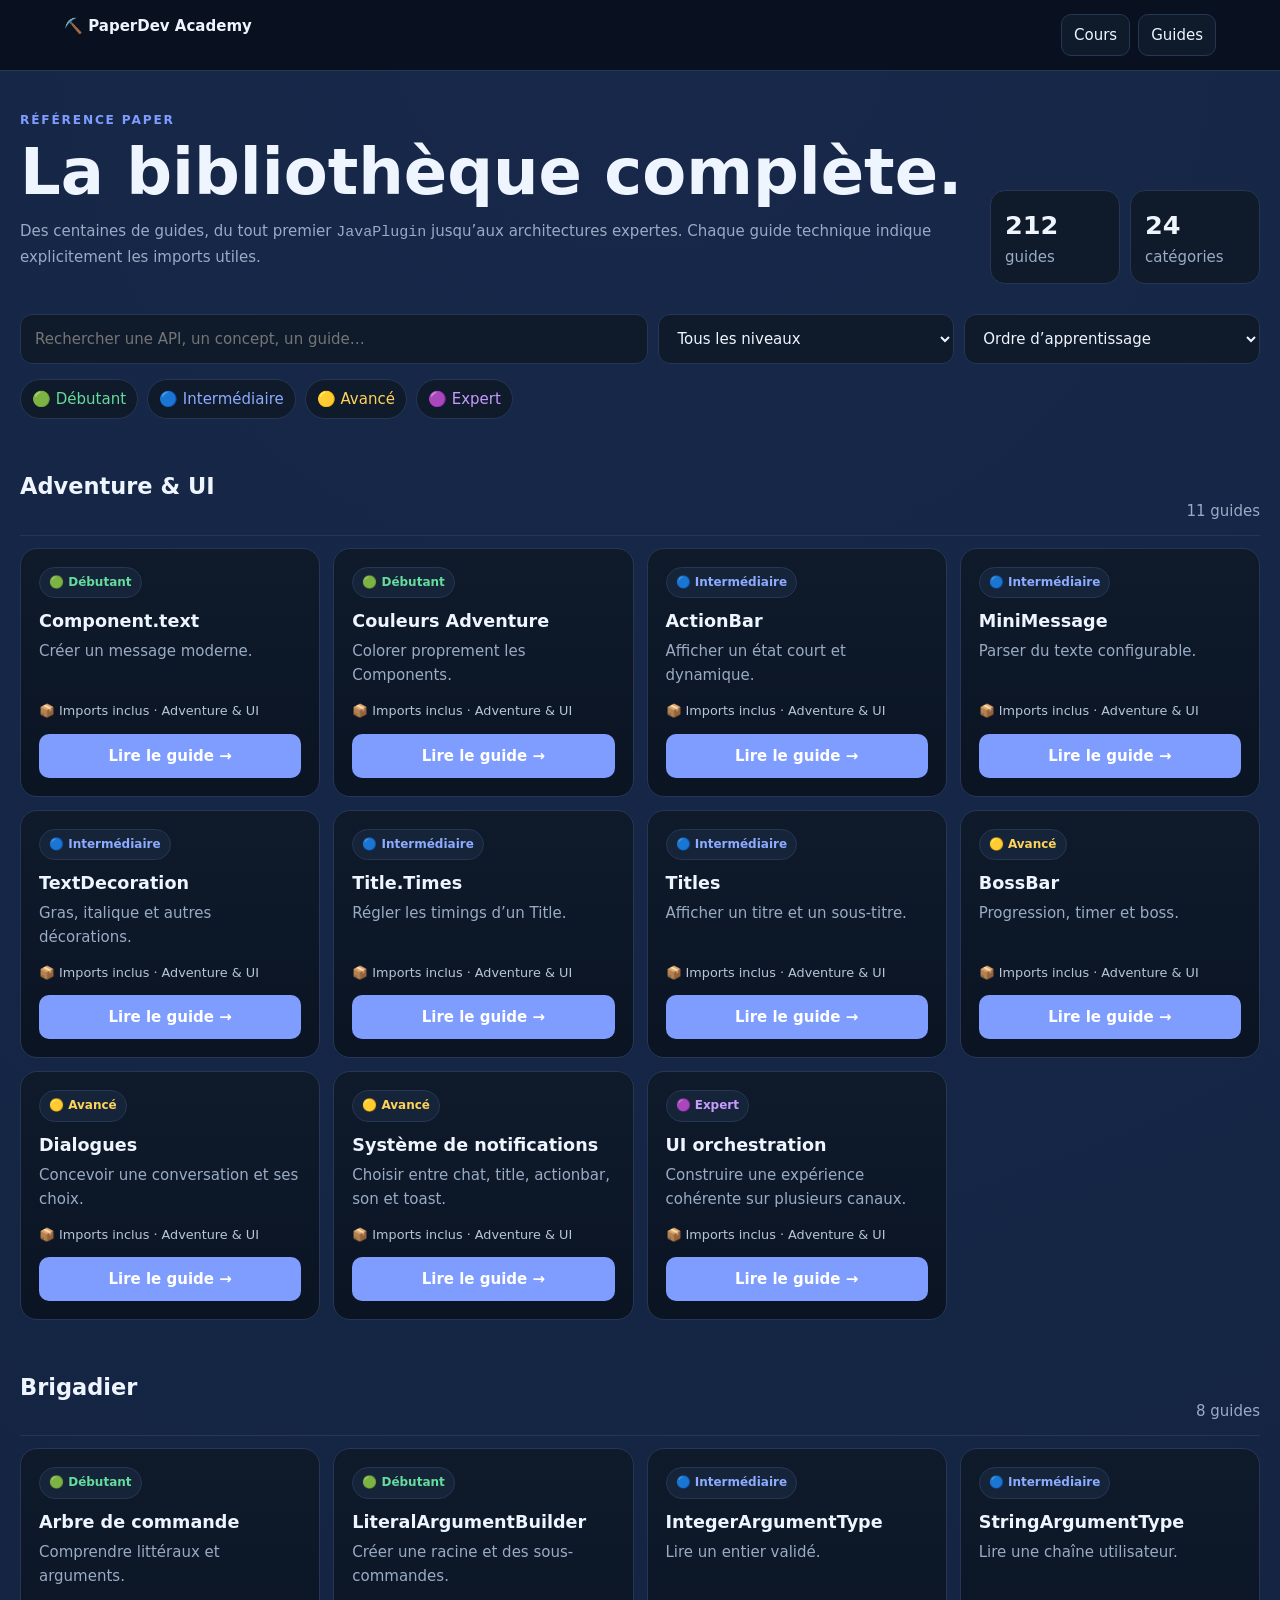
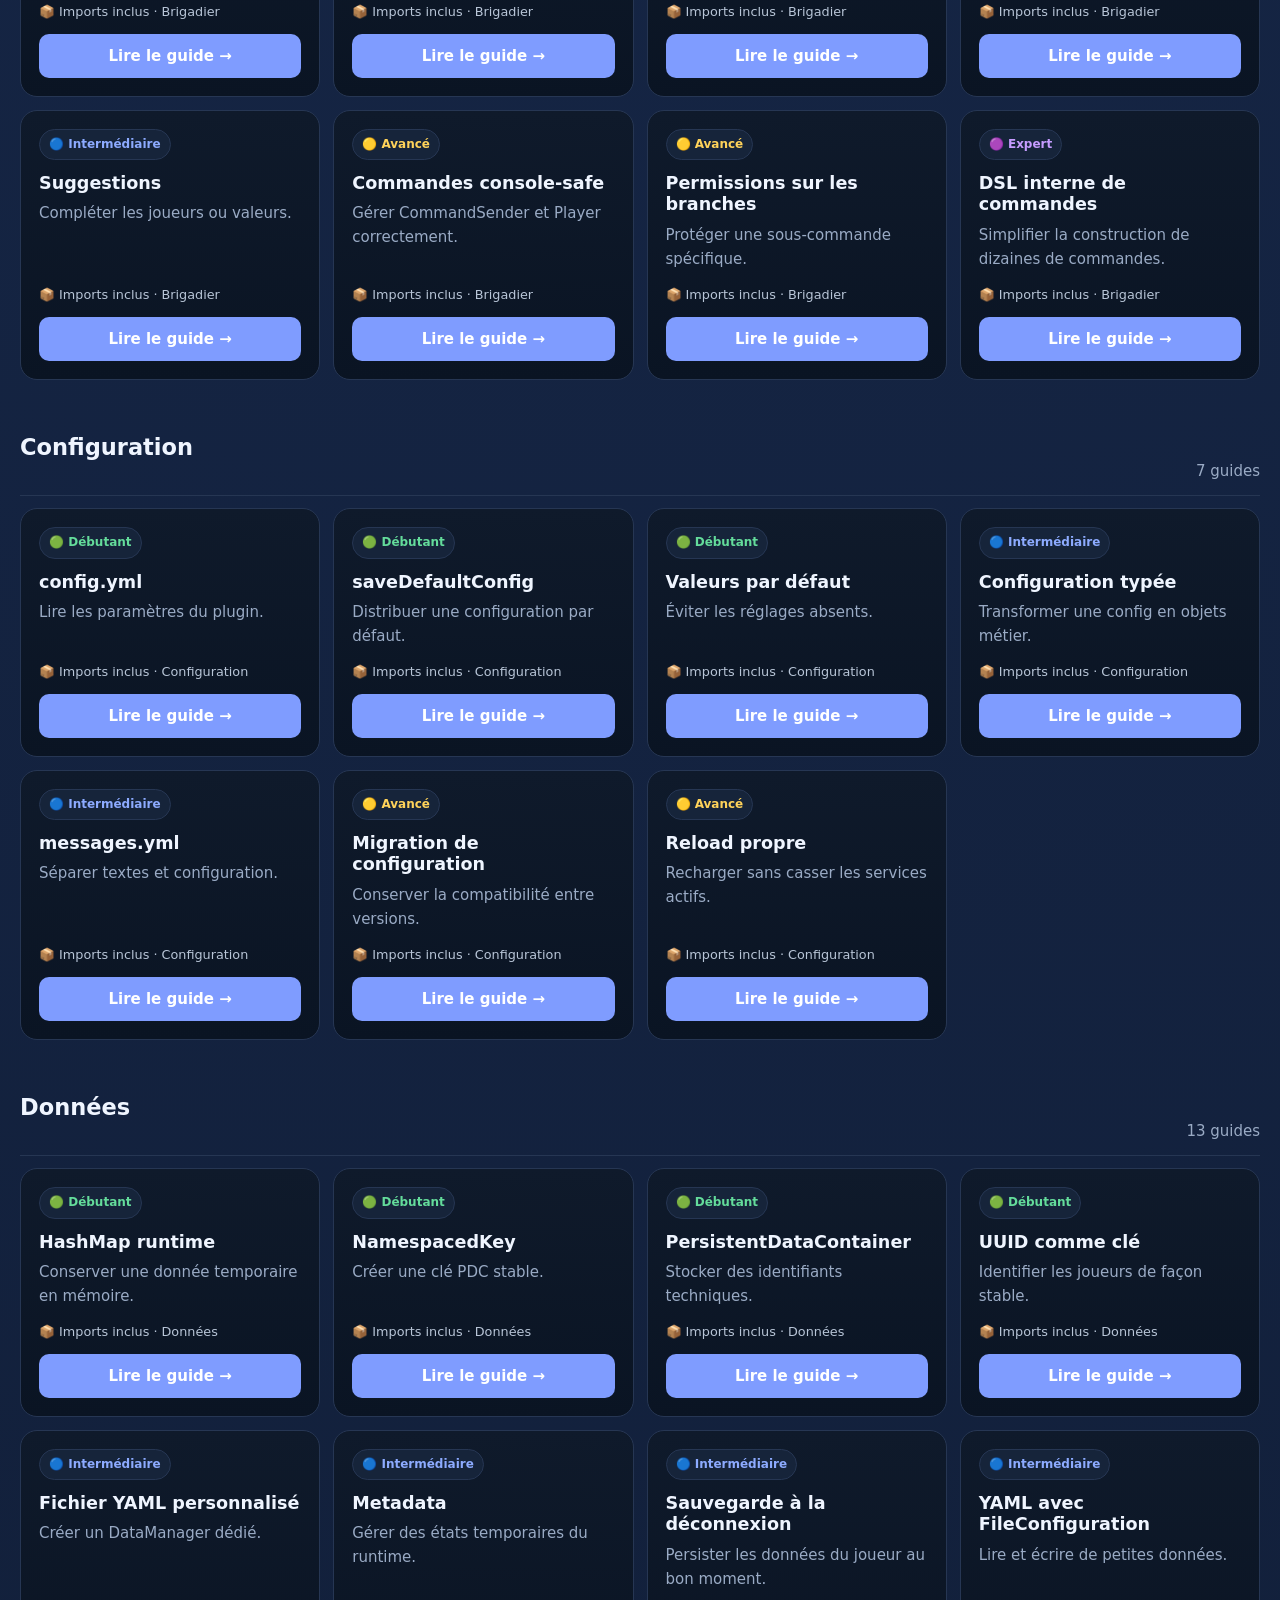
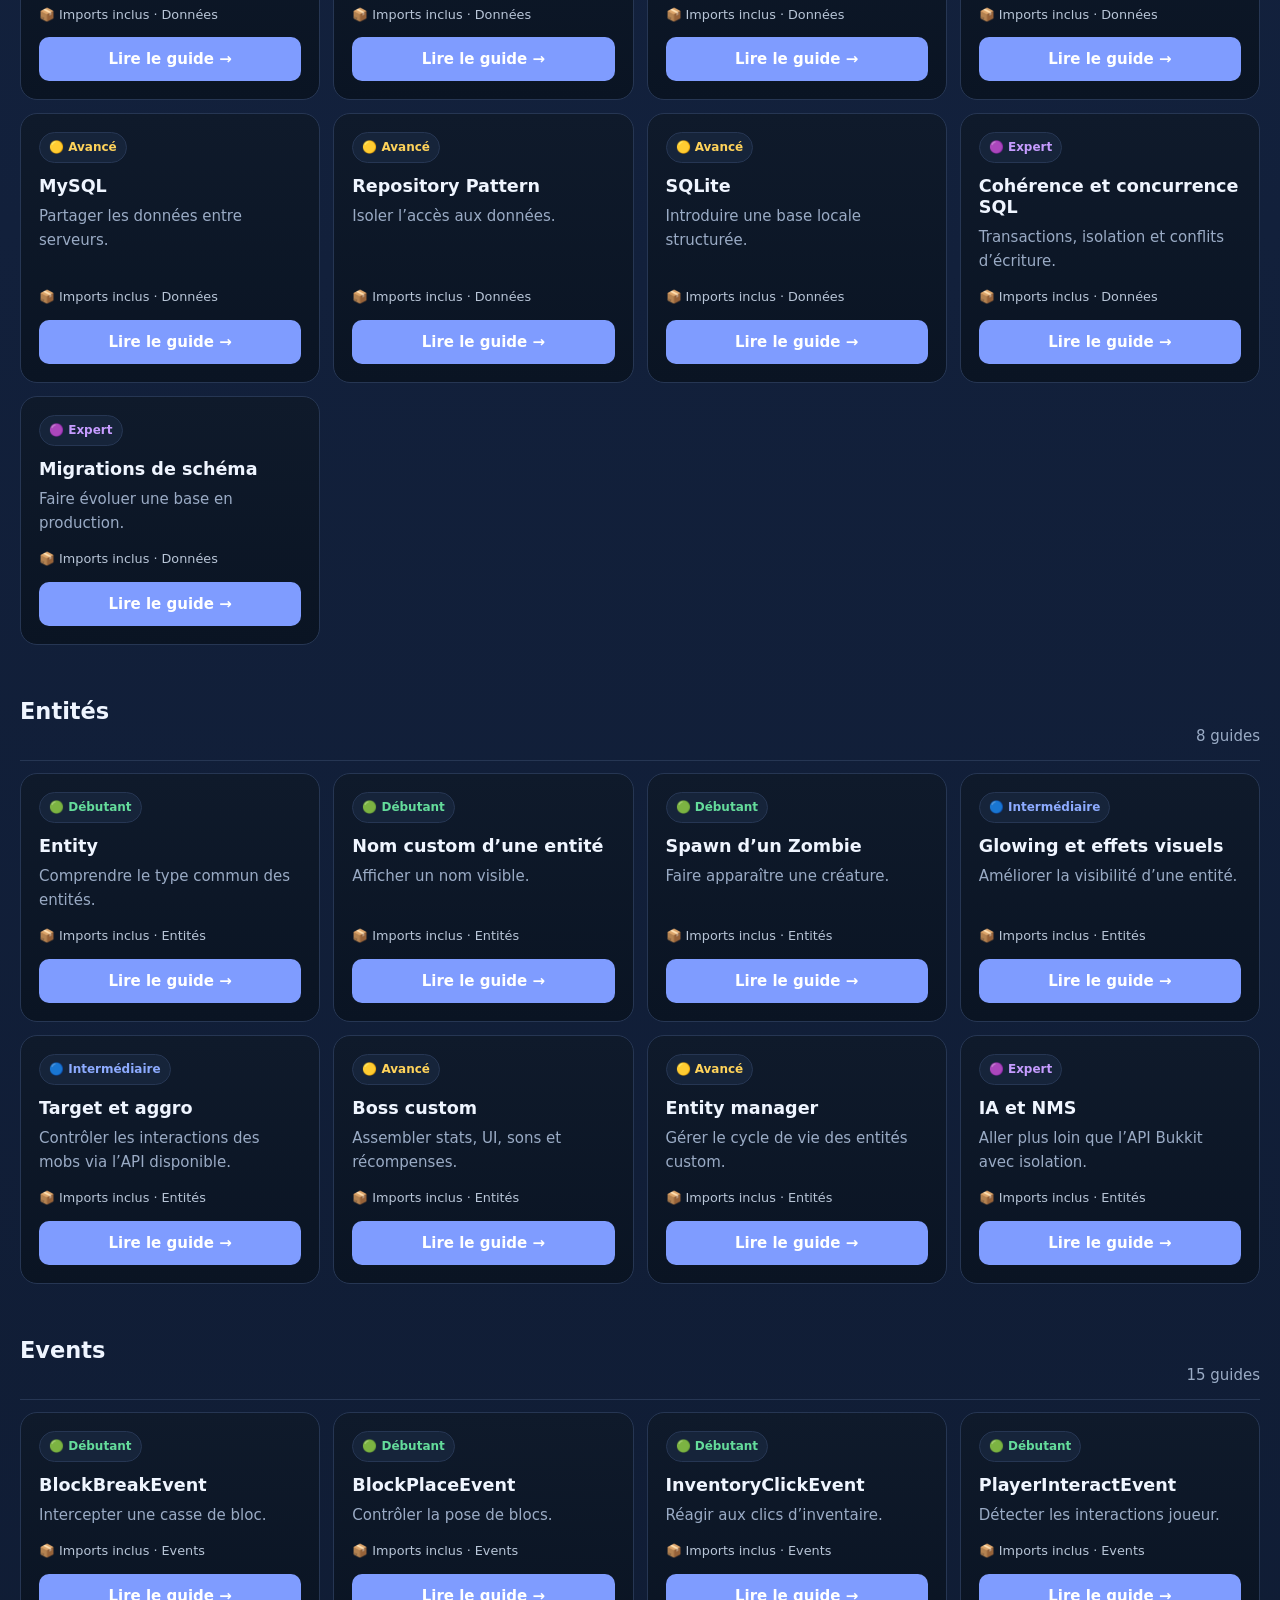
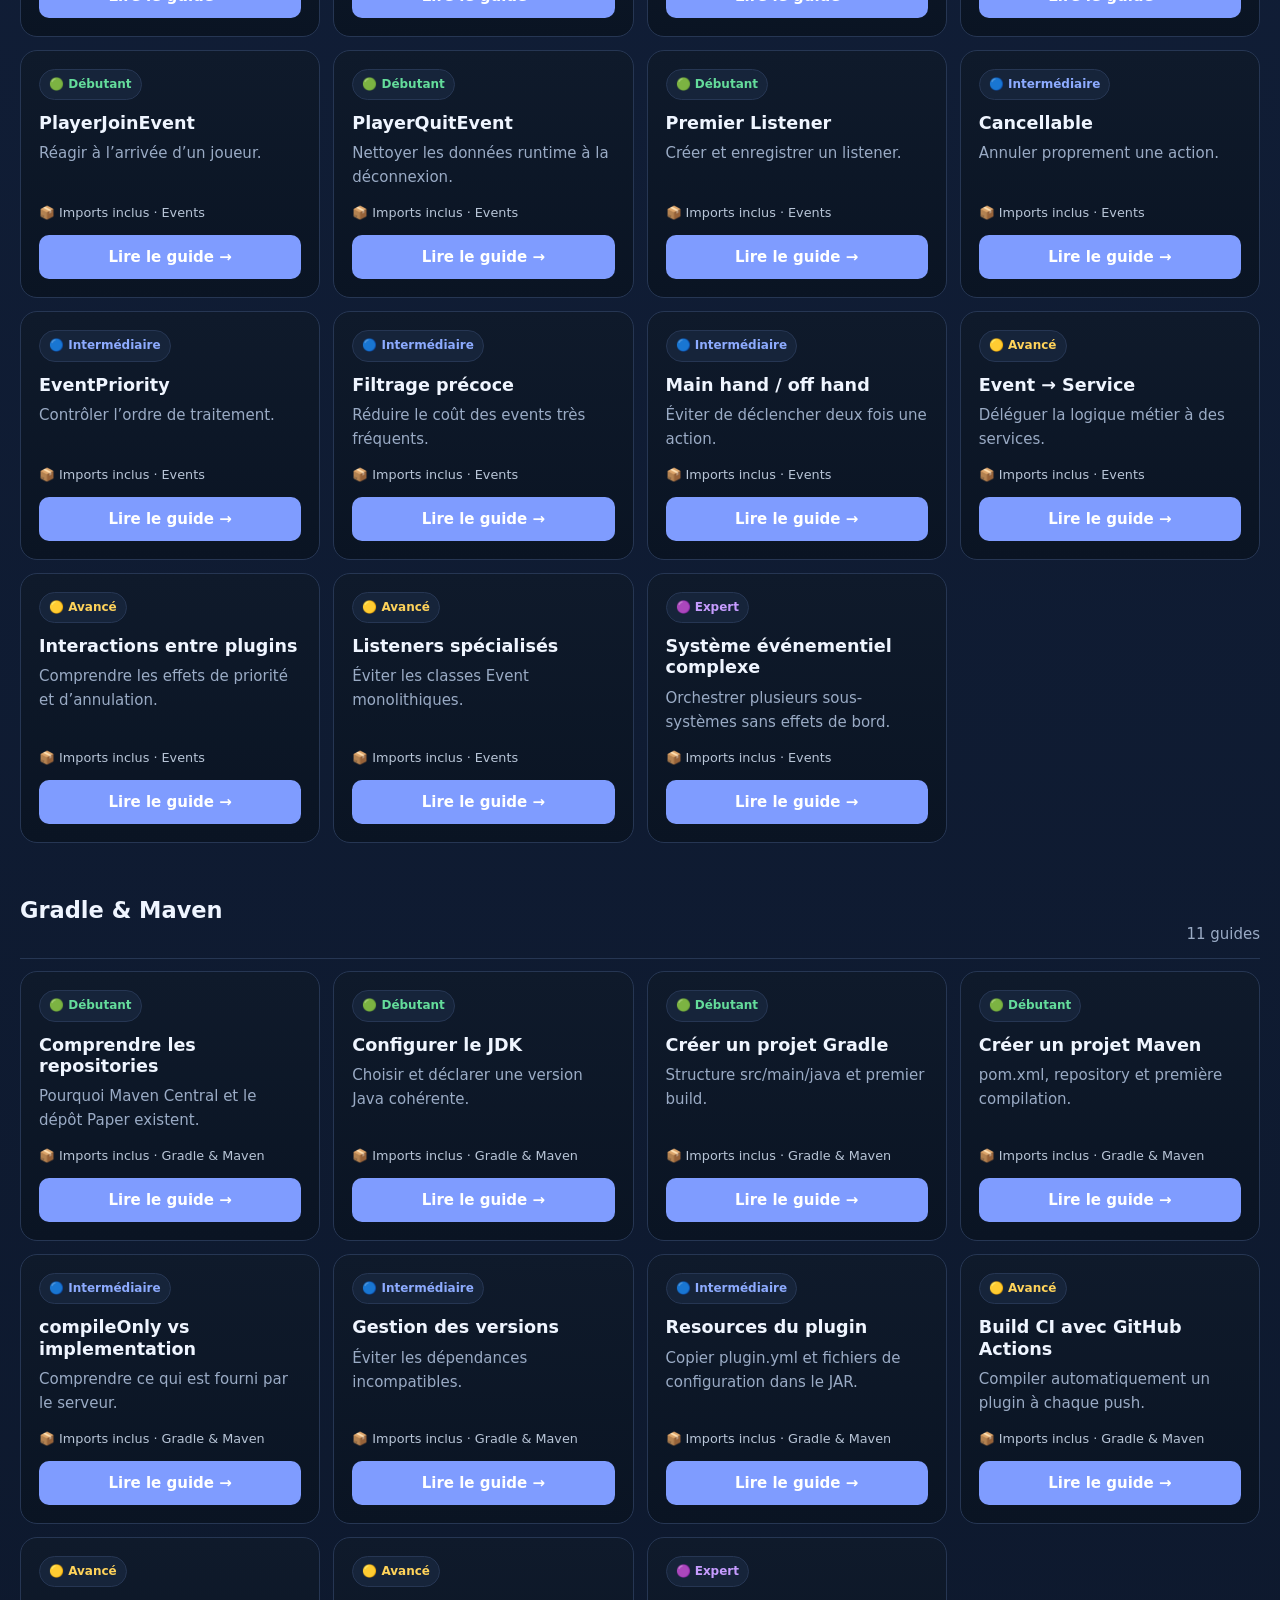
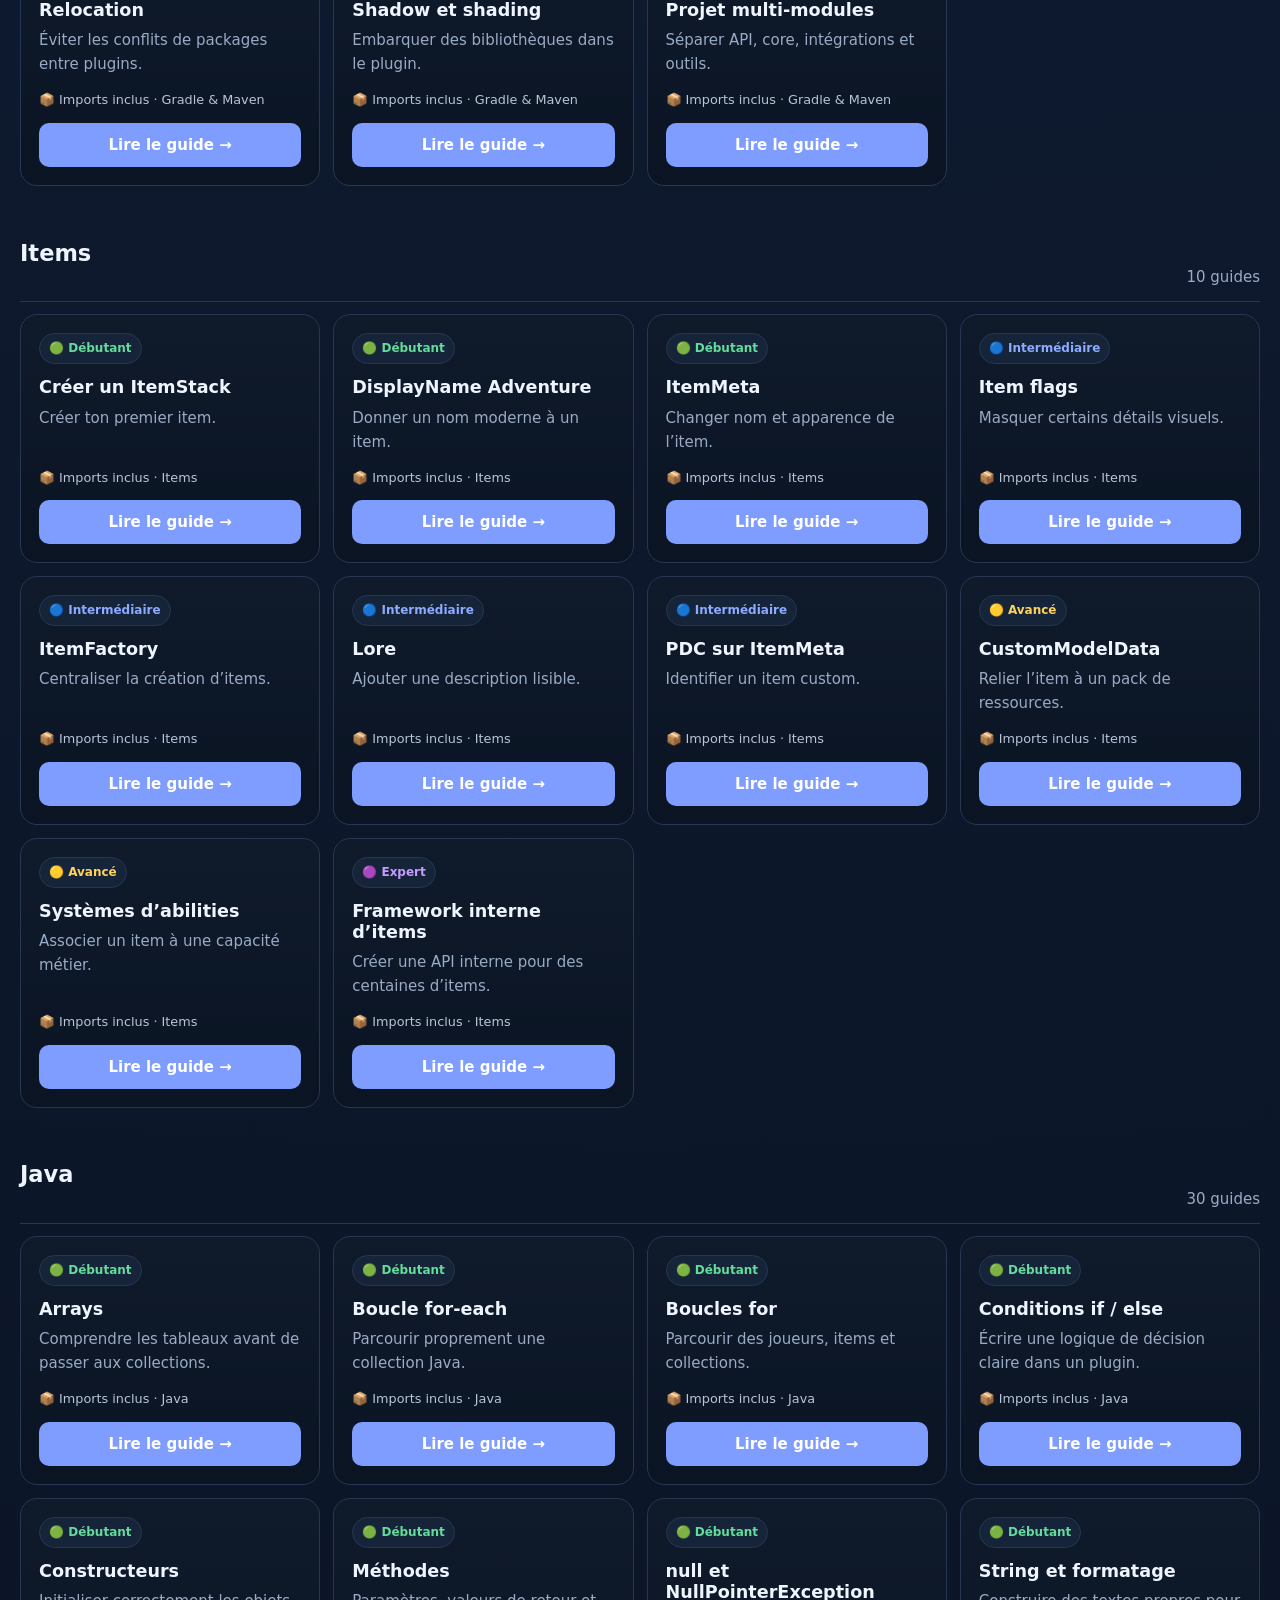
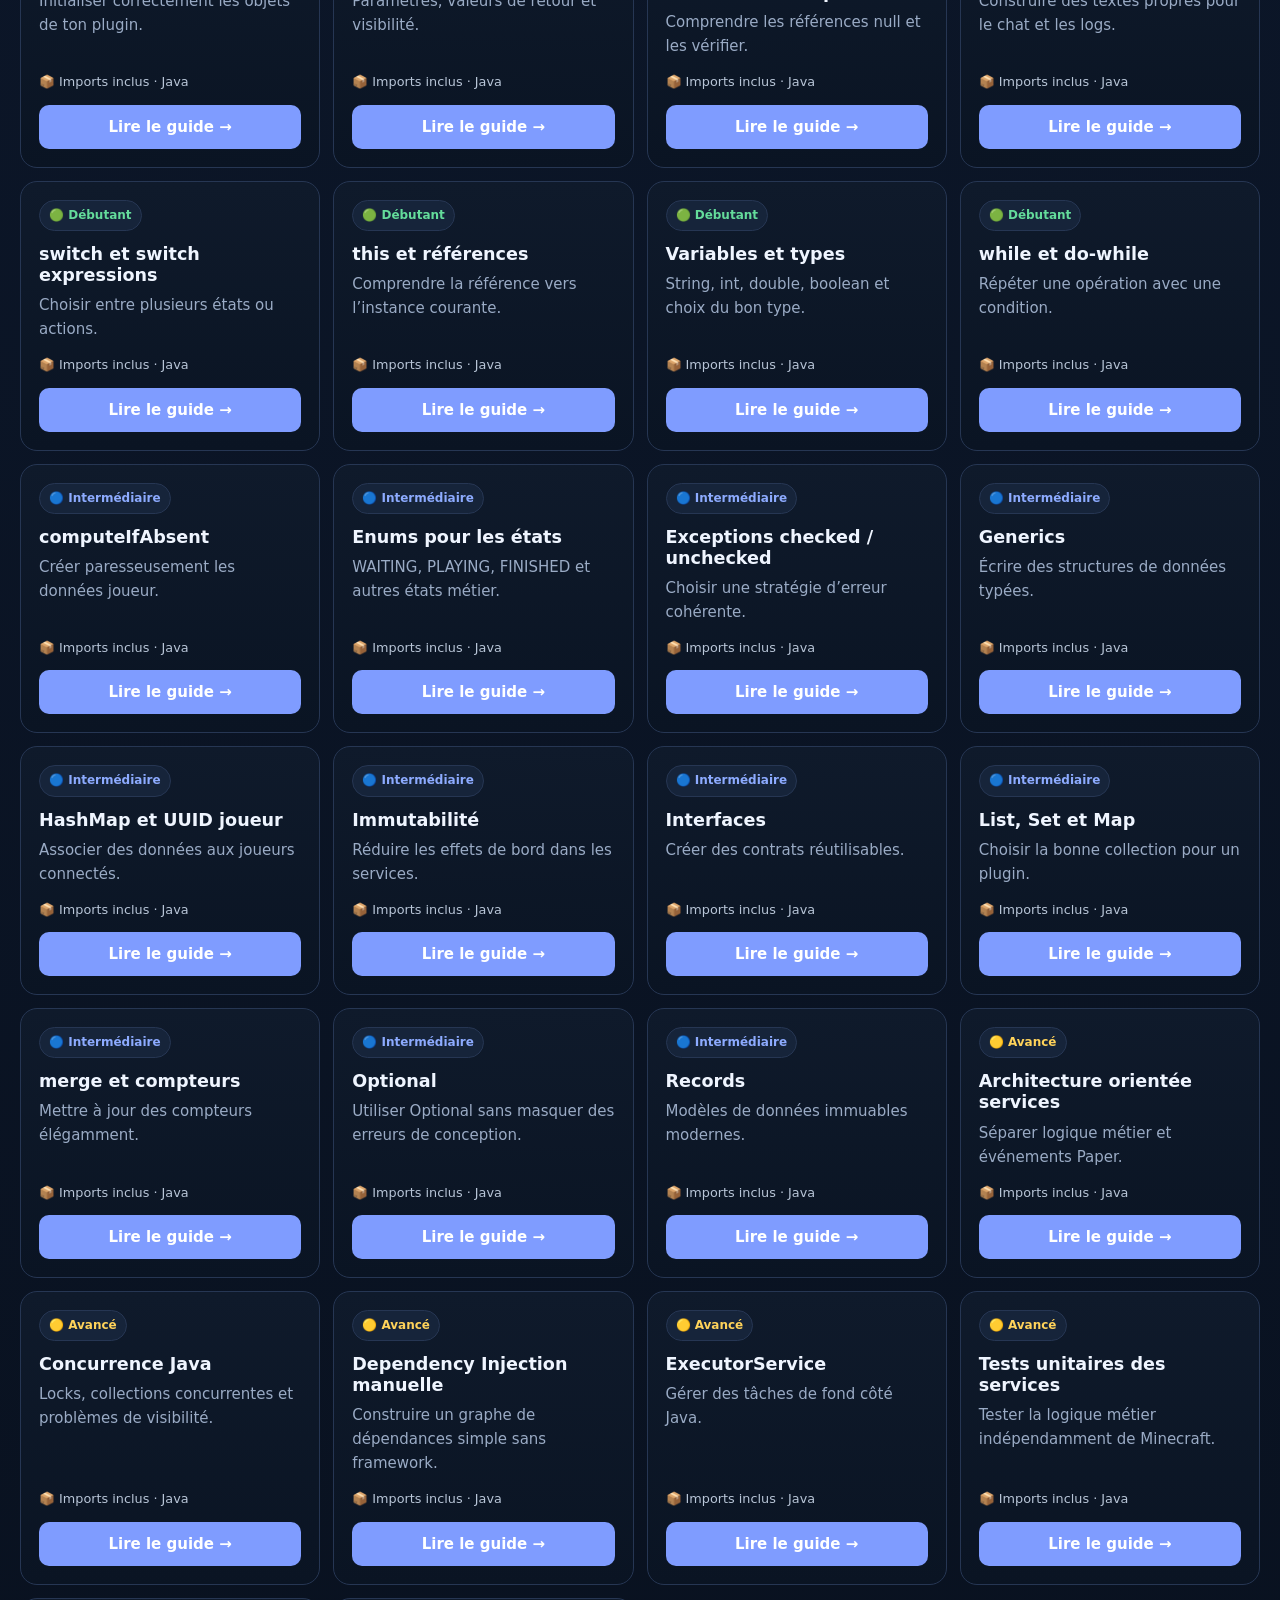
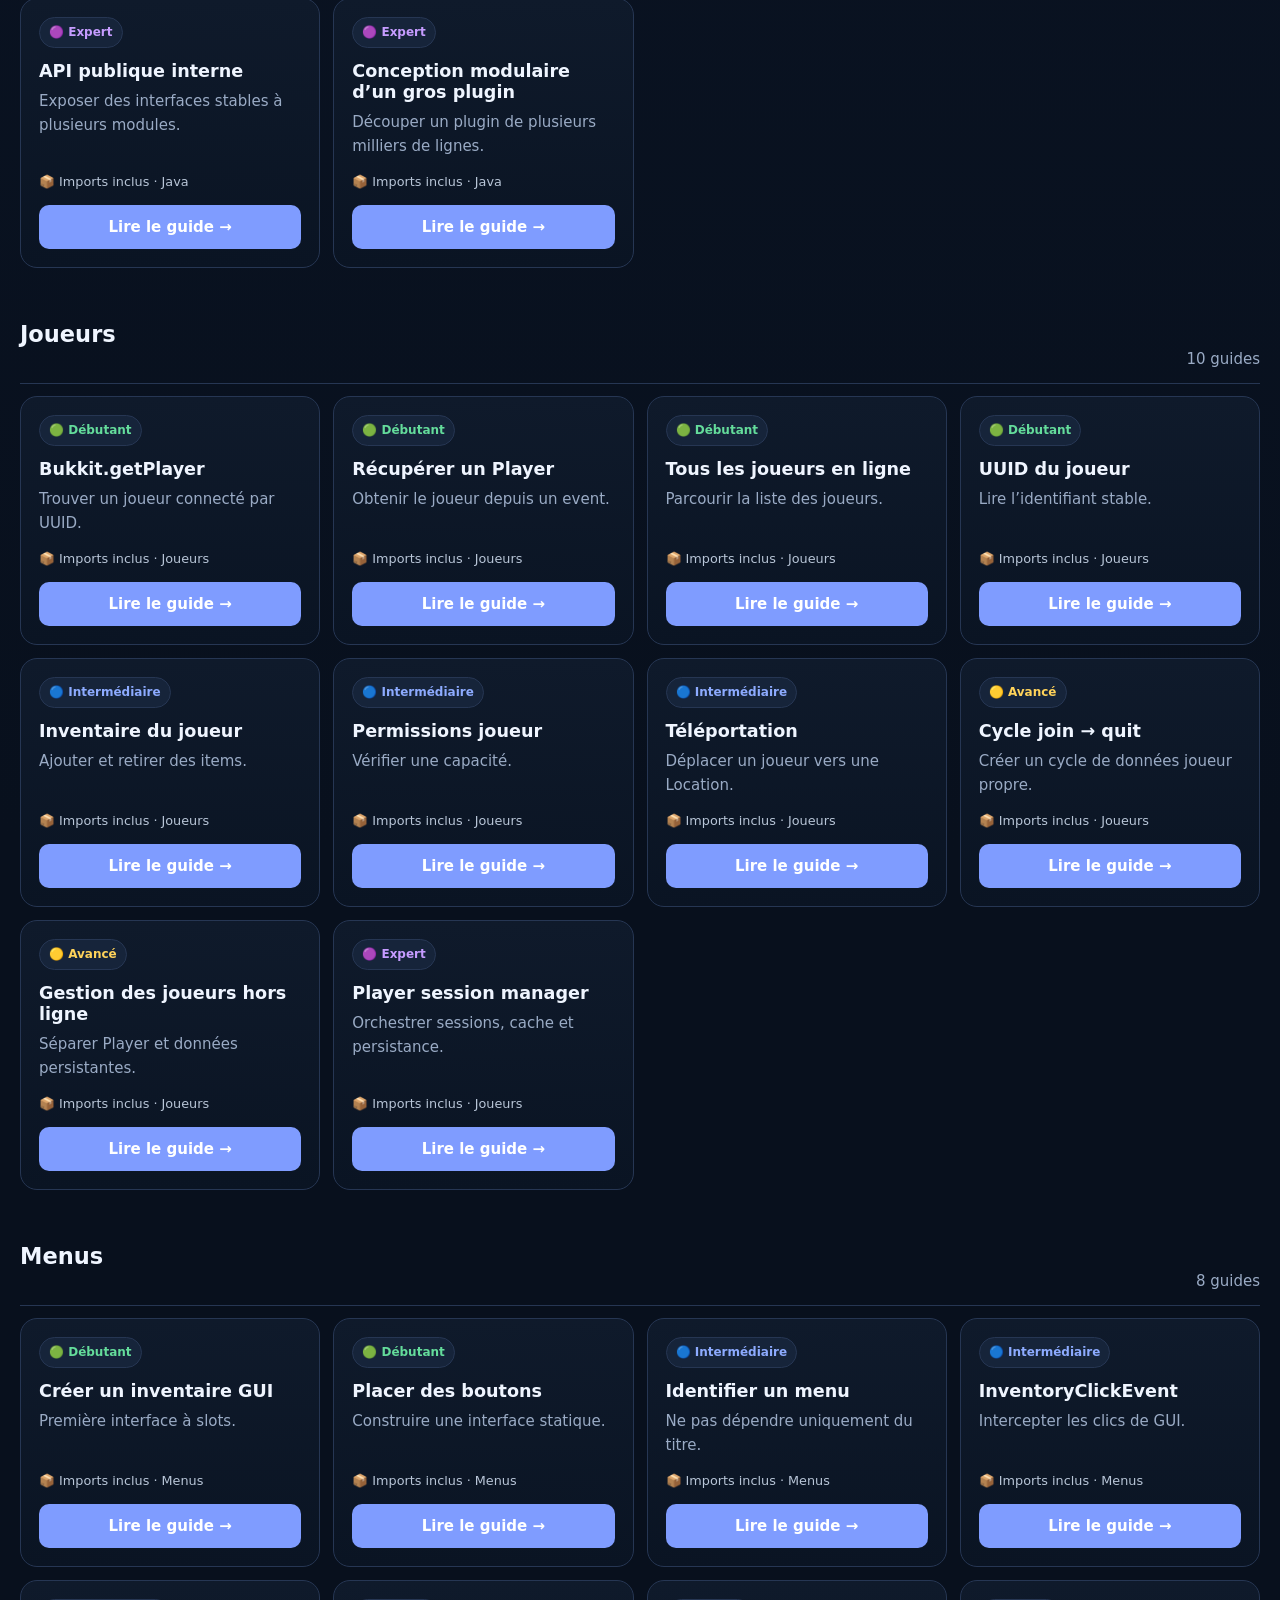
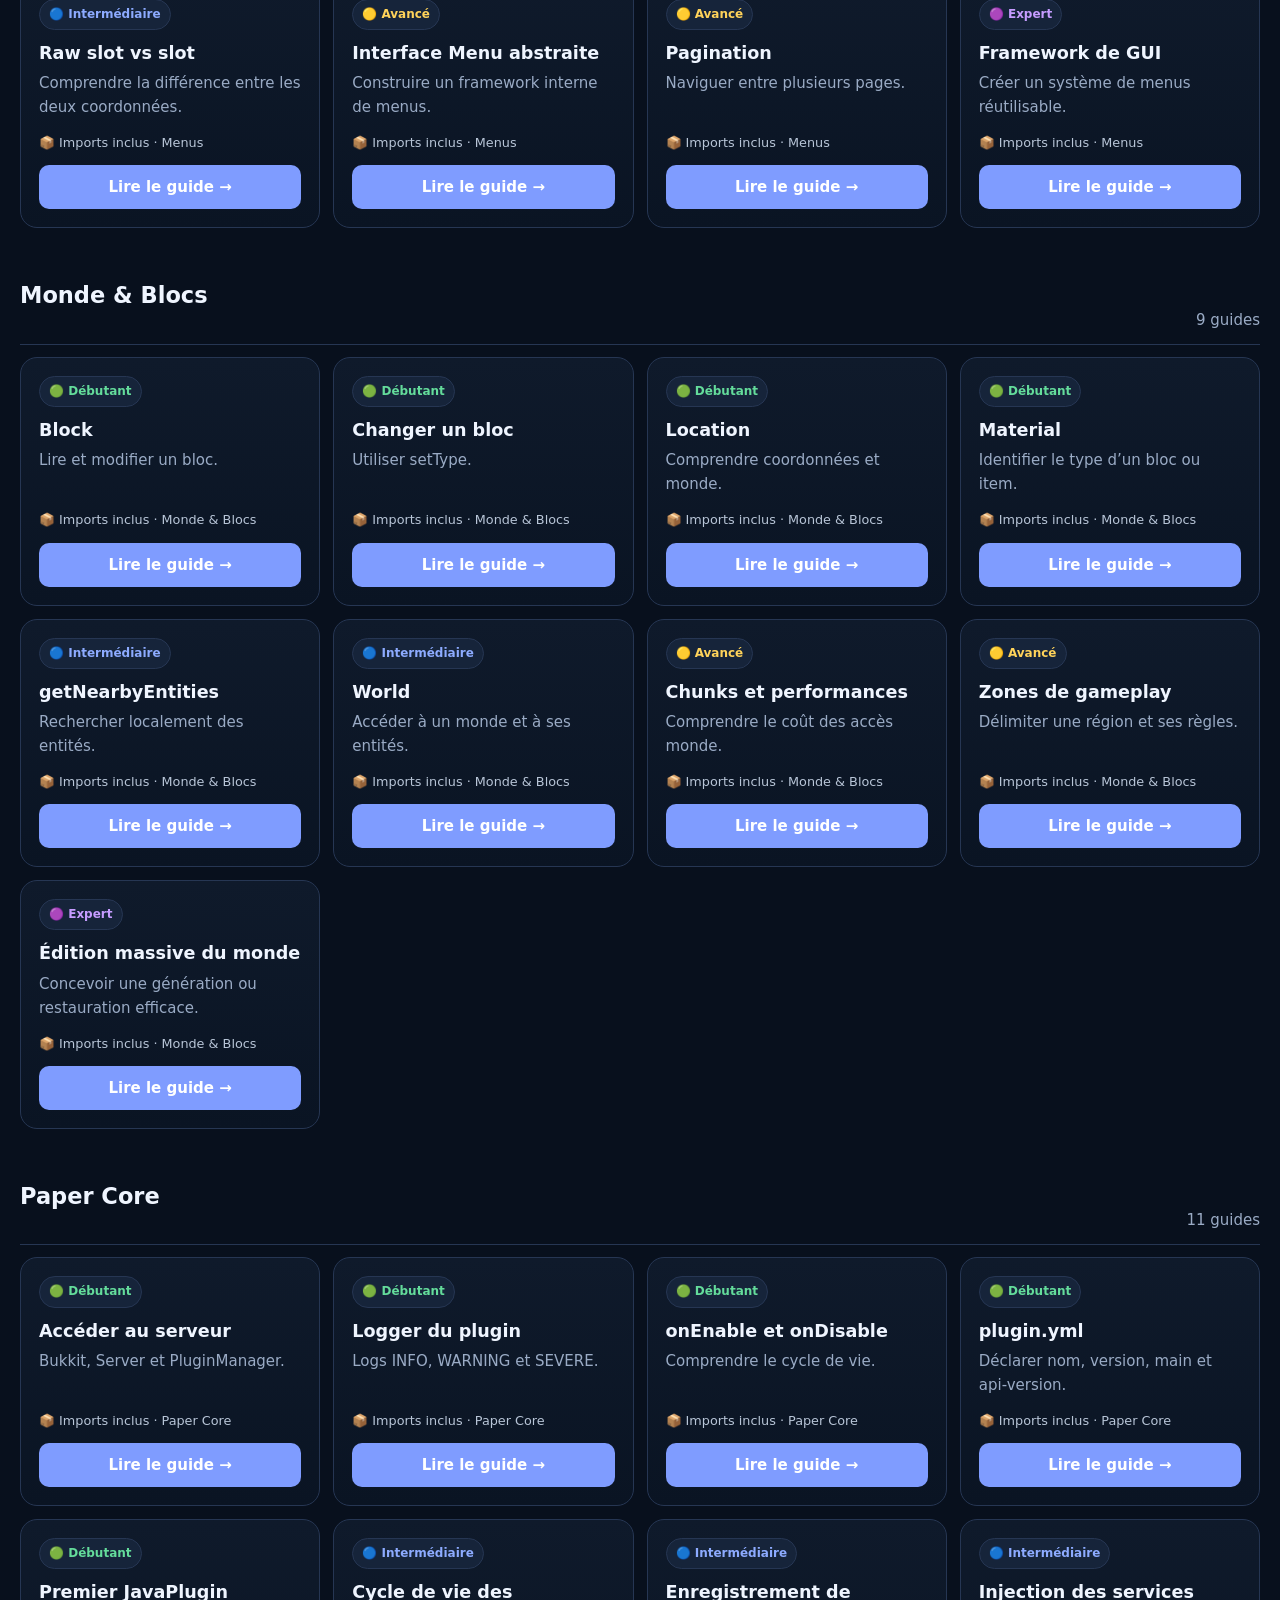
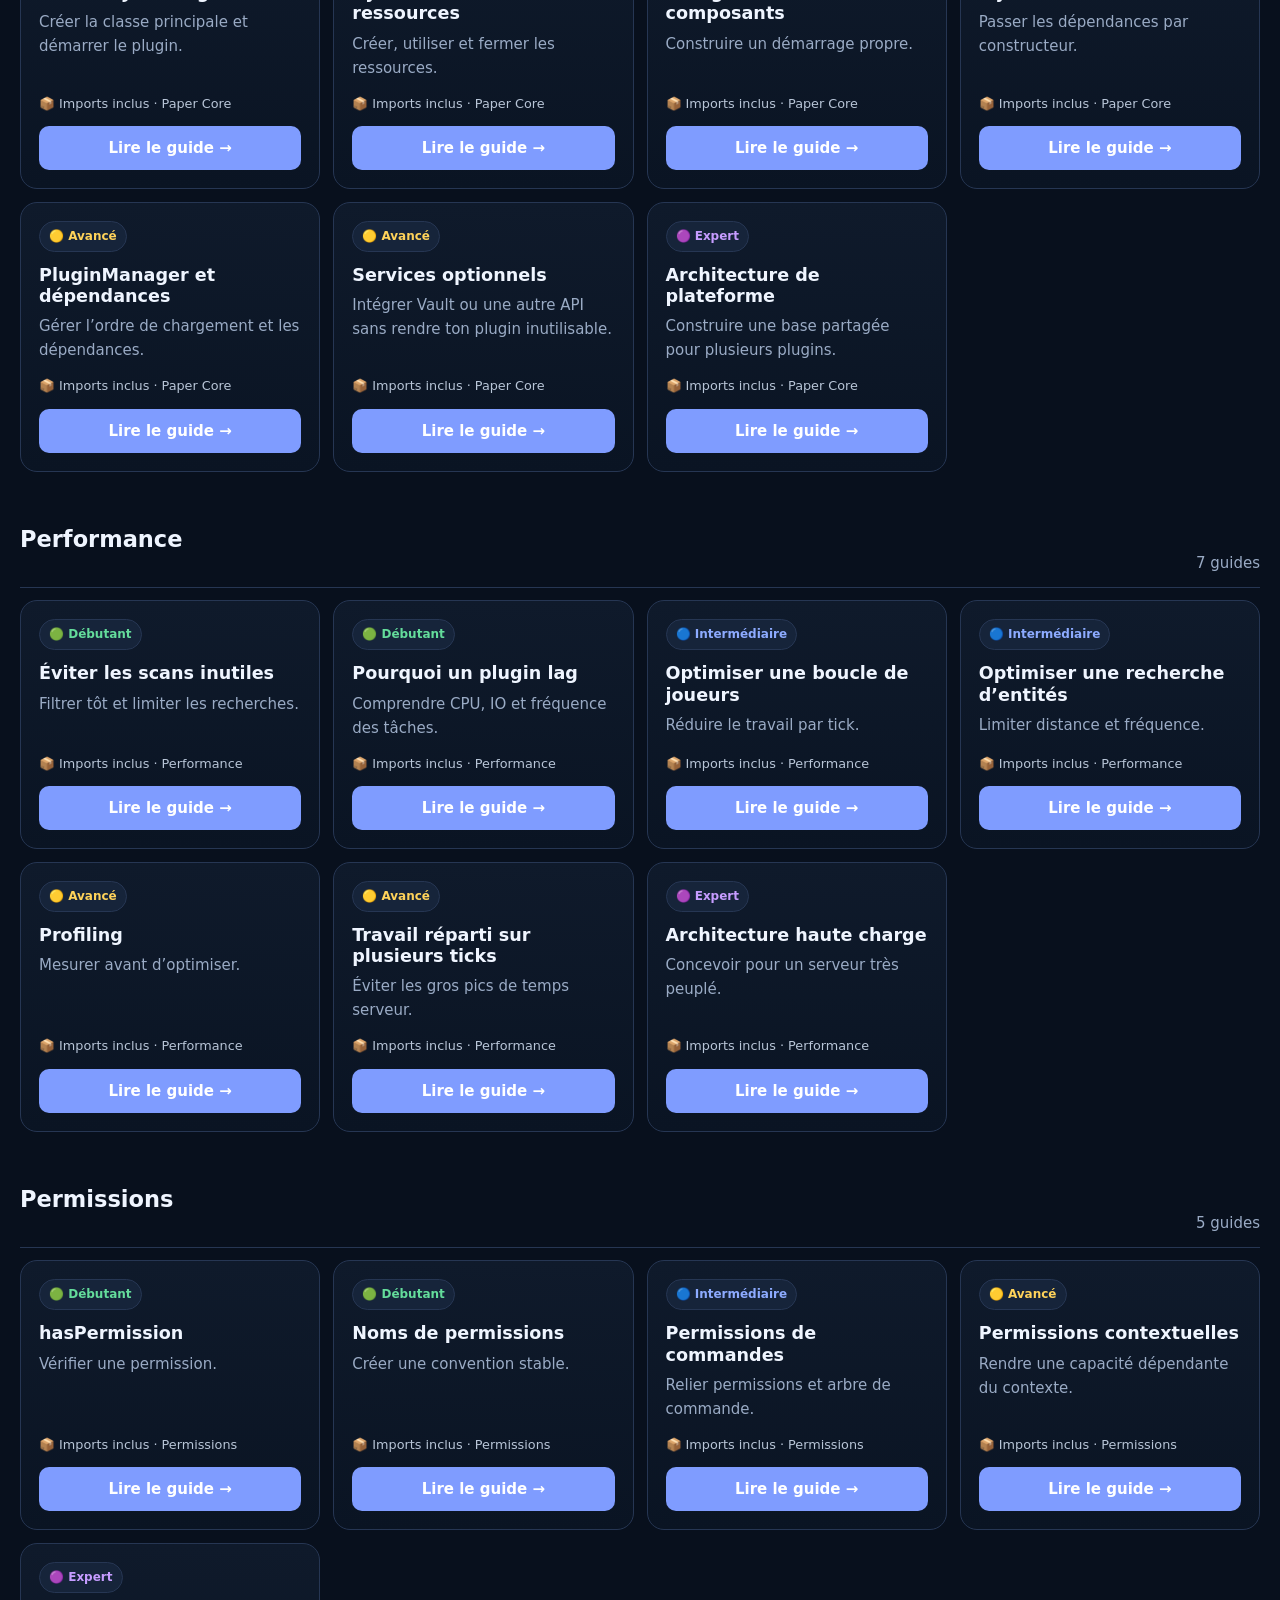
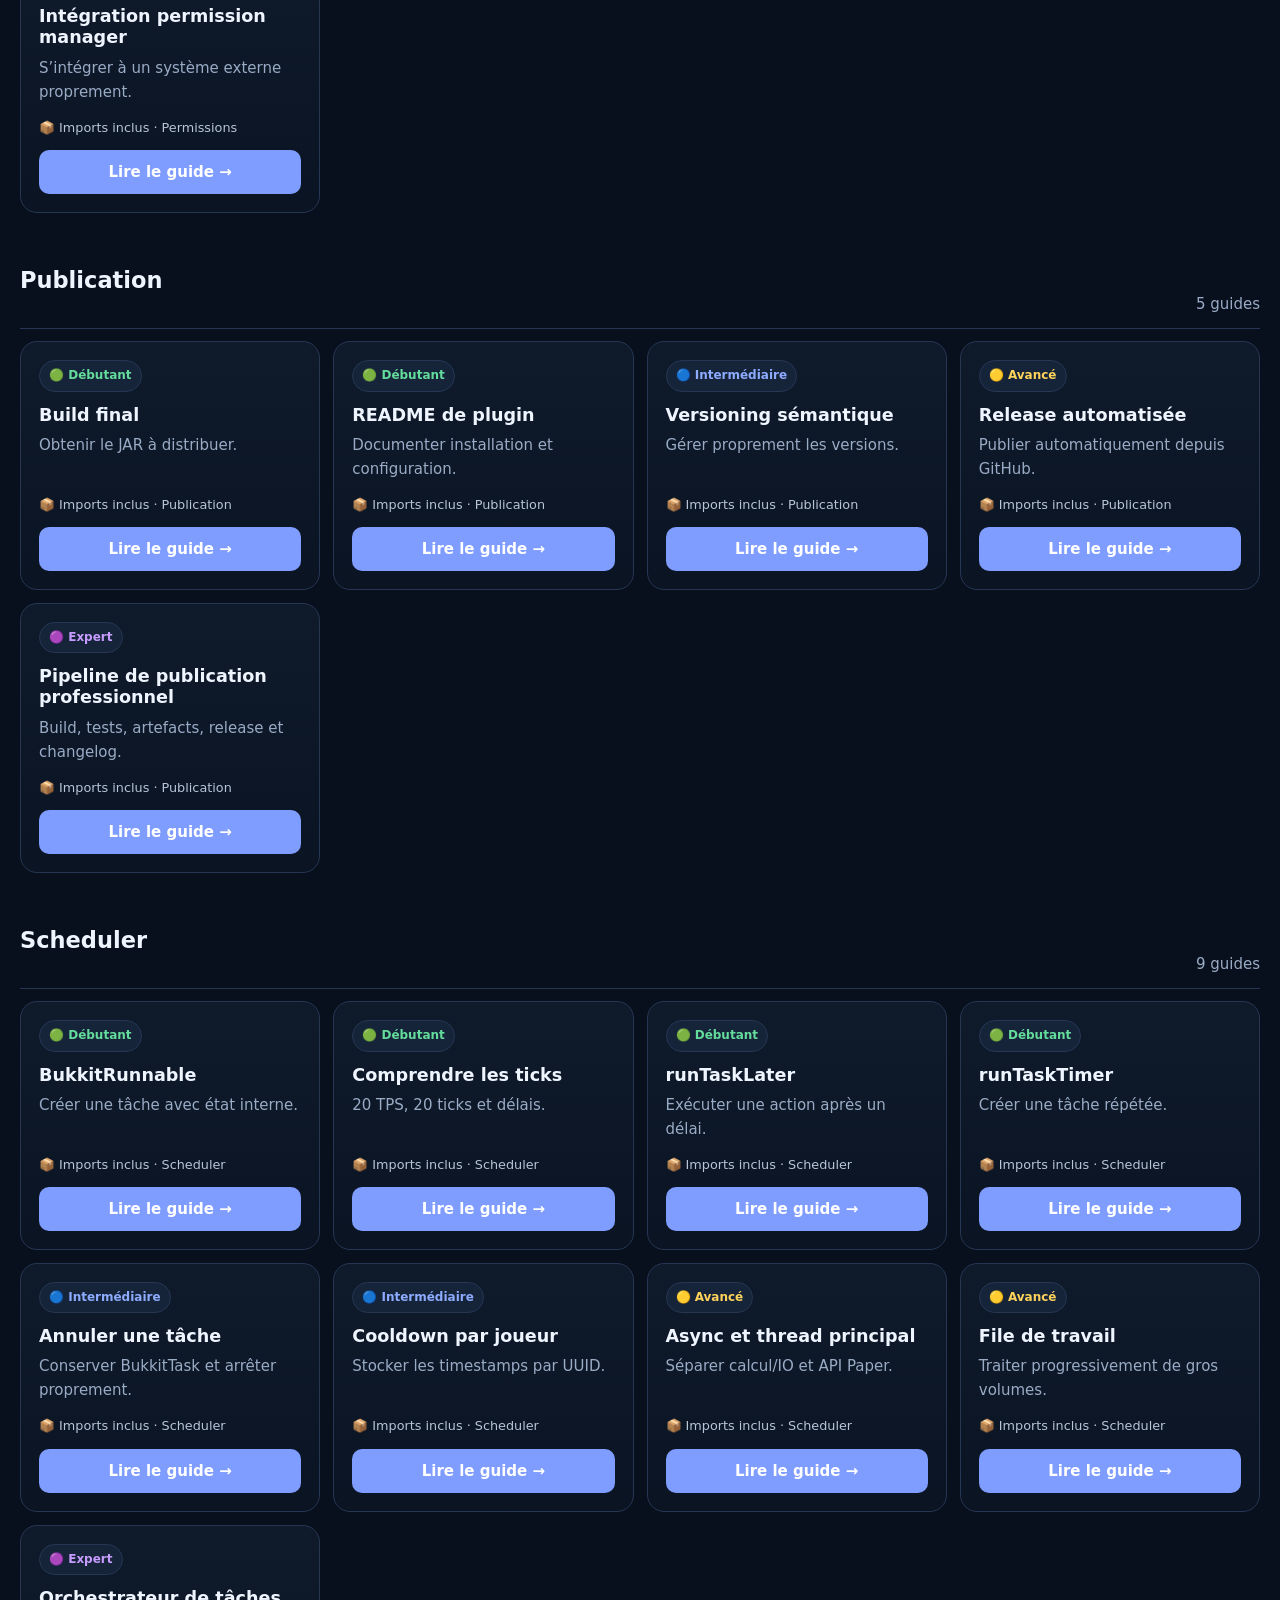
==== guides-library.html @ 951154ab "feat: add full searchable Paper guide library" ====
<!doctype html>
<html lang="fr">
<head>
<meta charset="utf-8"><meta name="viewport" content="width=device-width,initial-scale=1">
<title>Bibliothèque — PaperDev Academy</title>
<style>
:root{--bg:#08101d;--panel:#0f1a2b;--panel2:#16243a;--text:#eff5ff;--muted:#9aabc5;--border:#263653;--accent:#7f9cff;--green:#64dc9b;--blue:#8dabff;--yellow:#ffd35a;--purple:#c69cff}*{box-sizing:border-box}body{margin:0;background:radial-gradient(circle at top,#17284a,#08101d 52%);color:var(--text);font:15px/1.6 system-ui,sans-serif}a{text-decoration:none;color:inherit}button,input,select{font:inherit}.top{position:sticky;top:0;z-index:5;background:#08101de8;backdrop-filter:blur(12px);border-bottom:1px solid var(--border);padding:14px 5vw;display:flex;justify-content:space-between;gap:16px}.nav{display:flex;gap:8px}.nav a{border:1px solid var(--border);padding:8px 12px;border-radius:10px;background:var(--panel)}main{max-width:1300px;margin:auto;padding:40px 20px 80px}.hero{display:grid;grid-template-columns:1fr auto;gap:25px;align-items:end}.hero h1{font-size:clamp(2.3rem,5vw,4.5rem);line-height:1;margin:10px 0}.muted{color:var(--muted)}.stats{display:grid;grid-template-columns:repeat(2,130px);gap:10px}.stat{background:var(--panel);border:1px solid var(--border);border-radius:15px;padding:14px}.stat b{display:block;font-size:1.6rem}.toolbar{display:grid;grid-template-columns:1.7fr .8fr .8fr;gap:10px;margin:30px 0 15px}.field{width:100%;padding:12px 14px;border-radius:12px;border:1px solid var(--border);background:var(--panel);color:var(--text)}.levels{display:flex;gap:9px;flex-wrap:wrap;margin:10px 0 25px}.chip{border:1px solid var(--border);border-radius:99px;padding:7px 11px;background:var(--panel)}.chip.green{color:var(--green)}.chip.blue{color:var(--blue)}.chip.yellow{color:var(--yellow)}.chip.purple{color:var(--purple)}.category{margin:30px 0}.cat-head{display:flex;justify-content:space-between;gap:15px;align-items:end;border-bottom:1px solid var(--border);padding-bottom:12px;margin-bottom:12px}.guides{display:grid;grid-template-columns:repeat(auto-fill,minmax(285px,1fr));gap:13px}.guide{background:linear-gradient(180deg,#0f1a2b,#0a1423);border:1px solid var(--border);border-radius:17px;padding:18px;min-height:210px;display:flex;flex-direction:column}.badge{font-size:.75rem;font-weight:800;width:max-content;padding:5px 9px;border:1px solid var(--border);border-radius:999px;background:var(--panel2)}.badge.green{color:var(--green)}.badge.blue{color:var(--blue)}.badge.yellow{color:var(--yellow)}.badge.purple{color:var(--purple)}.guide h3{font-size:1.1rem;line-height:1.2;margin:13px 0 7px}.guide p{color:var(--muted);margin:0}.meta{margin-top:auto;padding-top:14px;color:#b8c5d7;font-size:.8rem}.read{margin-top:12px;padding:10px;border:0;border-radius:10px;background:var(--accent);color:#fff;font-weight:800;cursor:pointer}.reader{position:fixed;inset:0;background:var(--bg);z-index:20;overflow:auto;padding:25px 20px 80px}.reader-inner{max-width:1000px;margin:auto}.close{border:1px solid var(--border);background:var(--panel);color:var(--text);padding:9px 12px;border-radius:10px}.article{margin-top:22px;background:var(--panel);border:1px solid var(--border);border-radius:20px;padding:28px}.article pre{background:#070d17;border:1px solid var(--border);padding:16px;border-radius:12px;overflow:auto}.imports{background:#0b1524;border:1px solid #314565;border-left:4px solid var(--accent);border-radius:12px;padding:15px}.imports code{display:block;font:13px/1.7 ui-monospace,Consolas,monospace}.notice{background:var(--panel2);padding:13px 15px;border-radius:12px;margin:15px 0}.empty{display:none;text-align:center;padding:30px;border:1px dashed var(--border);border-radius:16px;color:var(--muted)}.empty.show{display:block}@media(max-width:850px){.hero{grid-template-columns:1fr}.toolbar{grid-template-columns:1fr}.top{flex-direction:column}.nav{width:100%}.nav a{flex:1;text-align:center}}
</style>
</head>
<body>
<header class="top"><a href="index.html"><strong>⛏️ PaperDev Academy</strong></a><nav class="nav"><a href="index.html">Cours</a><a href="guides-library.html">Guides</a></nav></header>
<main>
<section class="hero"><div><div style="color:var(--accent);font-size:.76rem;font-weight:900;letter-spacing:.15em">RÉFÉRENCE PAPER</div><h1>La bibliothèque complète.</h1><p class="muted">Des centaines de guides, du tout premier <code>JavaPlugin</code> jusqu’aux architectures expertes. Chaque guide technique indique explicitement les imports utiles.</p></div><div class="stats"><div class="stat"><b id="count">0</b><span class="muted">guides</span></div><div class="stat"><b id="cats">0</b><span class="muted">catégories</span></div></div></section>
<div class="toolbar"><input id="search" class="field" placeholder="Rechercher une API, un concept, un guide…"><select id="level" class="field"><option value="all">Tous les niveaux</option><option value="beginner">🟢 Débutant</option><option value="intermediate">🔵 Intermédiaire</option><option value="advanced">🟡 Avancé</option><option value="expert">🟣 Expert</option></select><select id="sort" class="field"><option value="level">Ordre d’apprentissage</option><option value="az">A → Z</option><option value="za">Z → A</option></select></div>
<div class="levels"><span class="chip green">🟢 Débutant</span><span class="chip blue">🔵 Intermédiaire</span><span class="chip yellow">🟡 Avancé</span><span class="chip purple">🟣 Expert</span></div>
<div id="app"></div><div id="empty" class="empty">Aucun guide trouvé.</div>
</main>
<section id="reader" class="reader" hidden><div class="reader-inner"><button id="close" class="close">← Retour aux guides</button><article id="article" class="article"></article></div></section>
<script src="guides-library.js"></script>
<script>
const LEVELS={beginner:['Débutant','green','🟢'],intermediate:['Intermédiaire','blue','🔵'],advanced:['Avancé','yellow','🟡'],expert:['Expert','purple','🟣']};
const levelRank={beginner:0,intermediate:1,advanced:2,expert:3};
const details={};
function escape(s){return String(s).replace(/[&<>\"']/g,c=>({'&':'&amp;','<':'&lt;','>':'&gt;','\"':'&quot;',"'":'&#039;'}[c]))}
function searchMatch(g,q){return !q||`${g.category} ${g.title} ${g.description} ${(g.imports||[]).join(' ')}`.toLowerCase().includes(q.toLowerCase())}
function makeDetails(g){let related=g.category;let imports=(g.imports&&g.imports.length?g.imports:defaultImports(g.category));return `<div class="badge ${LEVELS[g.level][1]}">${LEVELS[g.level][2]} ${LEVELS[g.level][0]}</div><h1>${escape(g.title)}</h1><p class="muted">${escape(g.description)}</p><h2>1. Comprendre</h2><p>Ce guide t’aide à intégrer ce concept dans un plugin Minecraft Paper. Commence par identifier le rôle de l’API, puis crée un petit exemple isolé. Ne mélange pas encore la logique métier, la persistence et l’interface : une notion à la fois rend les problèmes beaucoup plus faciles à diagnostiquer.</p><h2>2. Imports utiles</h2><div class="imports">${imports.map(i=>`<code>${escape(i)}</code>`).join('')}</div><h2>3. Exemple de départ</h2><pre><code>${escape(exampleFor(g))}</code></pre><div class="notice"><strong>Conseil :</strong> les classes comme <code>CoinService</code>, <code>PlayerData</code>, <code>MyPlugin</code> ou <code>Menu</code> sont des classes personnalisées de ton plugin : elles doivent être créées par toi.</div><h2>4. Erreurs fréquentes</h2><ul><li>Copier un exemple sans vérifier la version Paper ciblée.</li><li>Oublier un import ou utiliser une classe issue d’un ancien tutoriel.</li><li>Mettre toute la logique dans la classe principale.</li></ul>`}
function defaultImports(cat){const map={'Java':['java.util.Map','java.util.HashMap','java.util.UUID'],'Gradle & Maven':[],'Paper Core':['org.bukkit.plugin.java.JavaPlugin'],'Events':['org.bukkit.event.EventHandler','org.bukkit.event.Listener'],'Scheduler':['org.bukkit.Bukkit'],'Données':['org.bukkit.NamespacedKey','org.bukkit.persistence.PersistentDataType'],'Configuration':['org.bukkit.configuration.file.FileConfiguration'],'Items':['org.bukkit.Material','org.bukkit.inventory.ItemStack','org.bukkit.inventory.meta.ItemMeta'],'Adventure & UI':['net.kyori.adventure.text.Component'],'Joueurs':['org.bukkit.entity.Player'],'Monde & Blocs':['org.bukkit.Location','org.bukkit.Material','org.bukkit.block.Block'],'Entités':['org.bukkit.entity.Entity'],'Menus':['org.bukkit.Bukkit','org.bukkit.inventory.Inventory'],'Sons':['org.bukkit.Sound'],'Teams & Scoreboard':['org.bukkit.scoreboard.Scoreboard','org.bukkit.scoreboard.Team'],'Brigadier':['com.mojang.brigadier.builder.LiteralArgumentBuilder'],'Permissions':['org.bukkit.entity.Player'],'Performance':[],'NMS':[],'Tests':[],'Réseau & proxy':[],'Sécurité':[],'Publication':[],'Architecture':[]};return (map[cat]||[]).map(x=>'import '+x+';')}
function exampleFor(g){let c=g.category;if(c==='Events')return '@EventHandler\npublic void onJoin(PlayerJoinEvent event) {\n    Player player = event.getPlayer();\n    player.sendMessage(Component.text("Bienvenue !"));\n}';if(c==='Scheduler')return 'Bukkit.getScheduler().runTaskTimer(plugin, () -> {\n    // tâche périodique\n}, 0L, 20L);';if(c==='Données')return 'NamespacedKey key = new NamespacedKey(plugin, "id");\nmeta.getPersistentDataContainer().set(\n    key, PersistentDataType.STRING, "magic_sword"\n);';if(c==='Items')return 'ItemStack item = new ItemStack(Material.DIAMOND_SWORD);\nItemMeta meta = item.getItemMeta();\nmeta.displayName(Component.text("Épée"));\nitem.setItemMeta(meta);';if(c==='Brigadier')return 'LiteralArgumentBuilder<CommandSourceStack> root =\n    LiteralArgumentBuilder.literal("plugin");';if(c==='Adventure & UI')return 'player.sendMessage(Component.text("Bienvenue !"));';if(c==='Paper Core')return 'public final class MyPlugin extends JavaPlugin {\n    @Override\n    public void onEnable() {\n        getLogger().info("Activé !");\n    }\n}';return '// Exemple à construire pendant le guide\n';}
function render(){let q=document.getElementById('search').value.trim(),lf=document.getElementById('level').value,sort=document.getElementById('sort').value;let arr=GUIDE_LIBRARY.filter(g=>(lf==='all'||g.level===lf)&&searchMatch(g,q));if(sort==='az')arr.sort((a,b)=>a.title.localeCompare(b.title,'fr'));else if(sort==='za')arr.sort((a,b)=>b.title.localeCompare(a.title,'fr'));else arr.sort((a,b)=>levelRank[a.level]-levelRank[b.level]||a.category.localeCompare(b.category,'fr')||a.title.localeCompare(b.title,'fr'));let groups=[...new Set(arr.map(g=>g.category))];let html='';for(let cat of groups){let items=arr.filter(g=>g.category===cat);html+=`<section class="category"><div class="cat-head"><div><h2>${escape(cat)}</h2></div><span class="muted">${items.length} guide${items.length>1?'s':''}</span></div><div class="guides">${items.map((g,i)=>`<article class="guide"><span class="badge ${LEVELS[g.level][1]}">${LEVELS[g.level][2]} ${LEVELS[g.level][0]}</span><h3>${escape(g.title)}</h3><p>${escape(g.description)}</p><div class="meta">📦 Imports inclus · ${escape(g.category)}</div><button class="read" data-i="${GUIDE_LIBRARY.indexOf(g)}">Lire le guide →</button></article>`).join('')}</div></section>`}document.getElementById('app').innerHTML=html;document.getElementById('empty').classList.toggle('show',!arr.length);document.querySelectorAll('[data-i]').forEach(b=>b.onclick=()=>open(Number(b.dataset.i)));}
function open(i){let g=GUIDE_LIBRARY[i];document.getElementById('article').innerHTML=makeDetails(g);document.getElementById('reader').hidden=false;document.body.style.overflow='hidden';}
function close(){document.getElementById('reader').hidden=true;document.body.style.overflow='';}
['search','level','sort'].forEach(id=>document.getElementById(id).addEventListener('input',render));document.getElementById('close').onclick=close;document.getElementById('count').textContent=GUIDE_LIBRARY.length;document.getElementById('cats').textContent=new Set(GUIDE_LIBRARY.map(g=>g.category)).size;render();
</script>
</body></html>
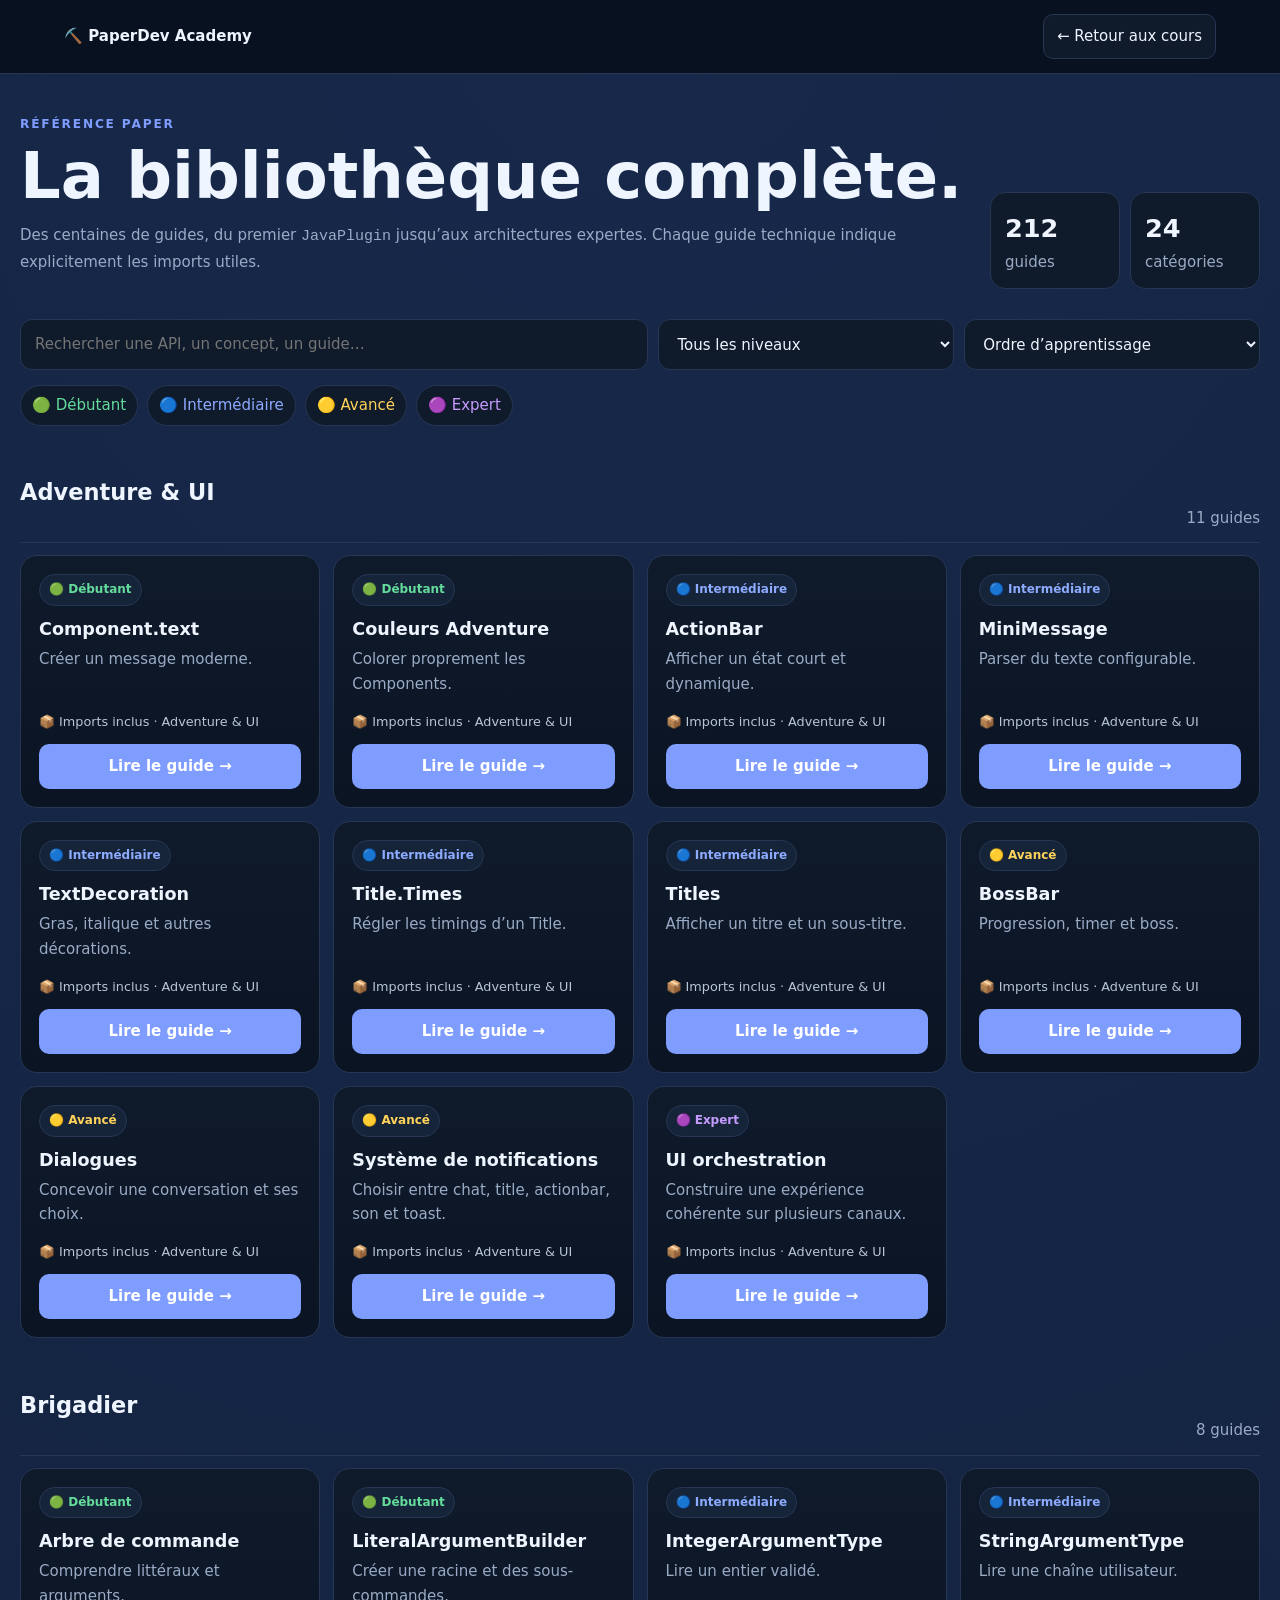
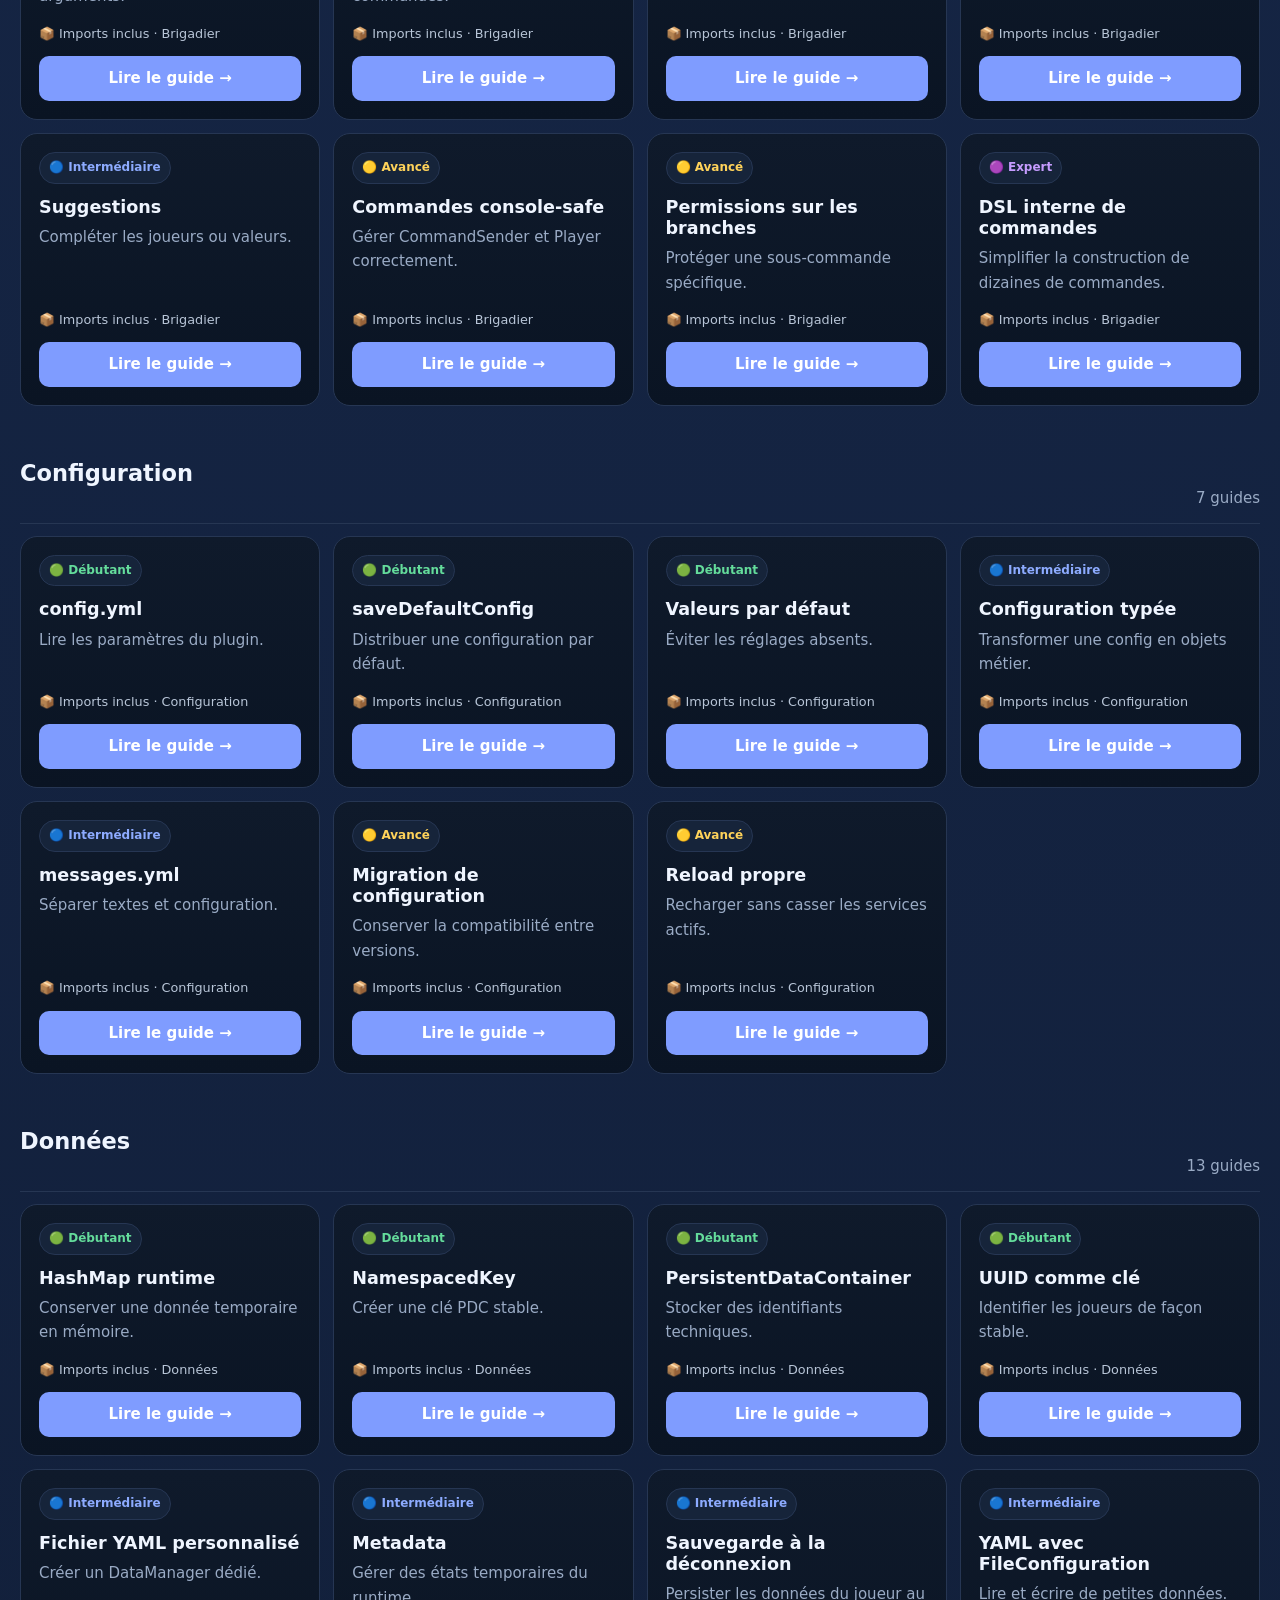
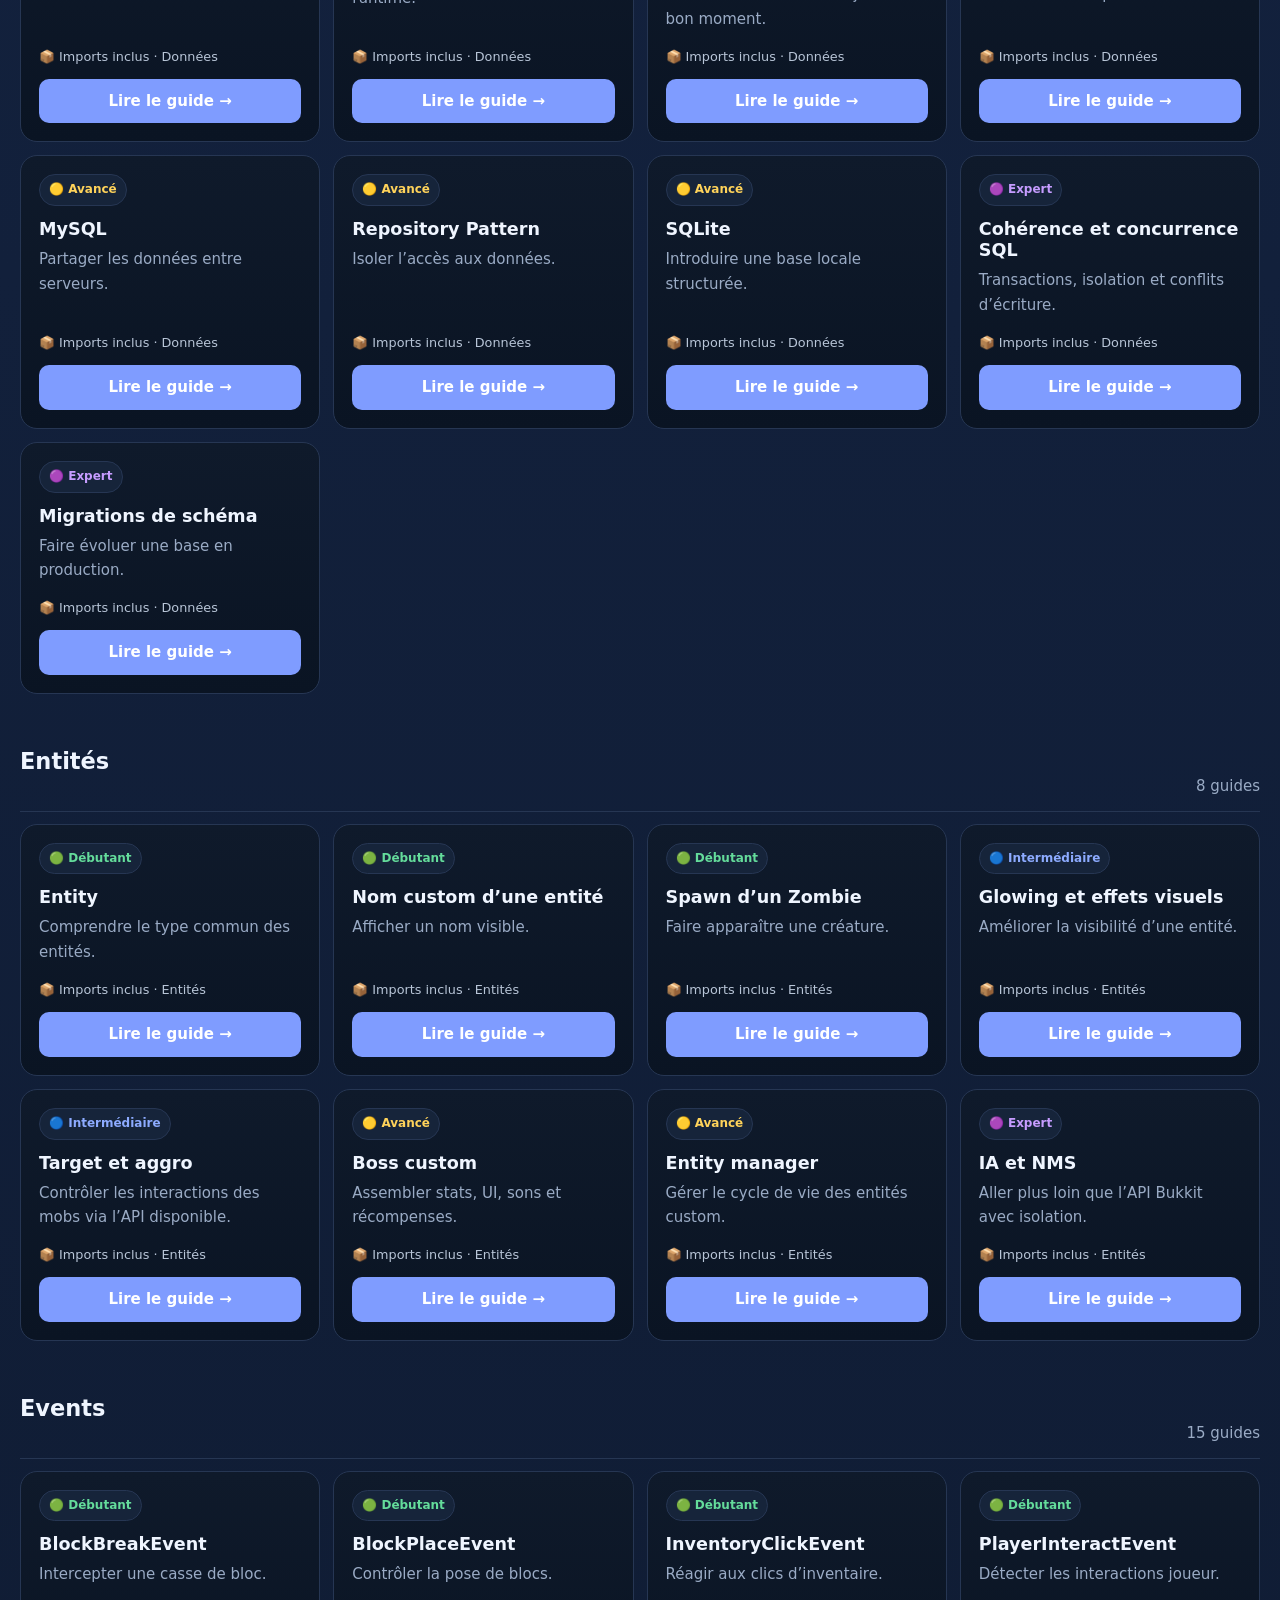
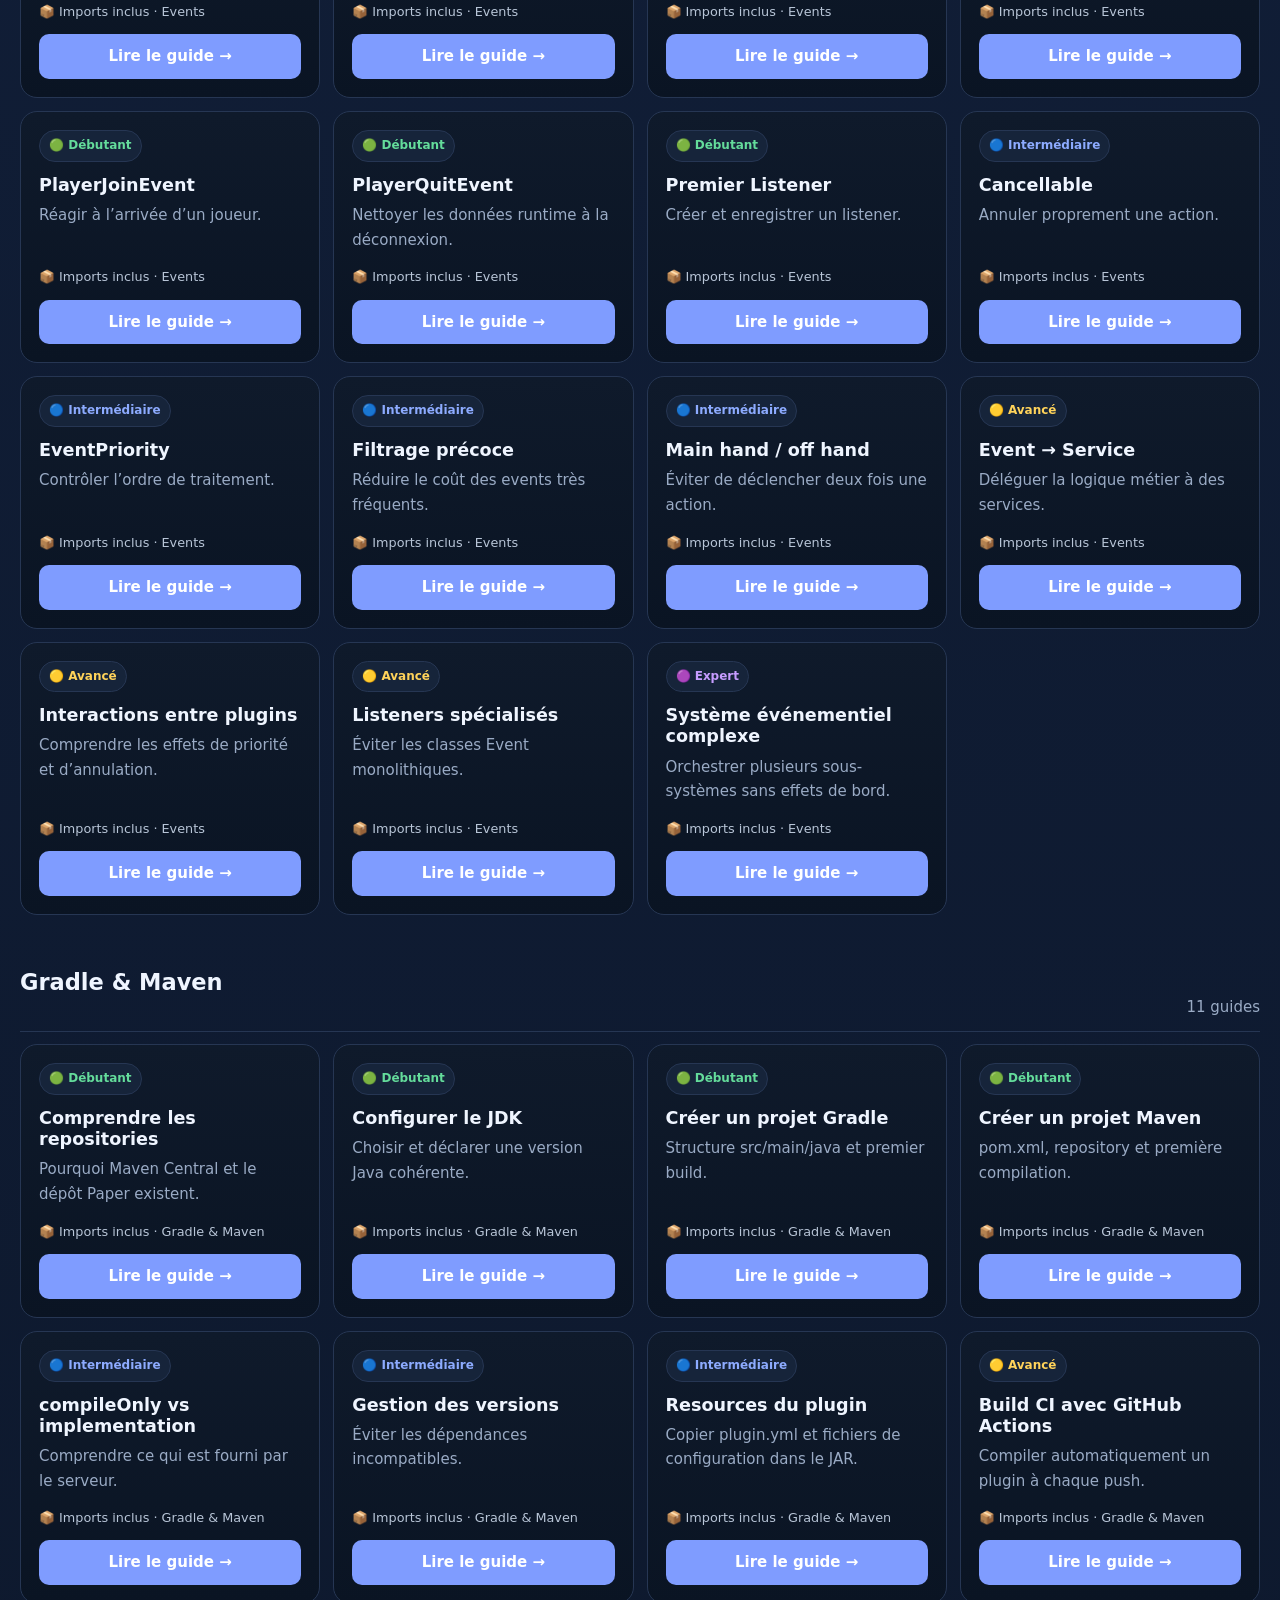
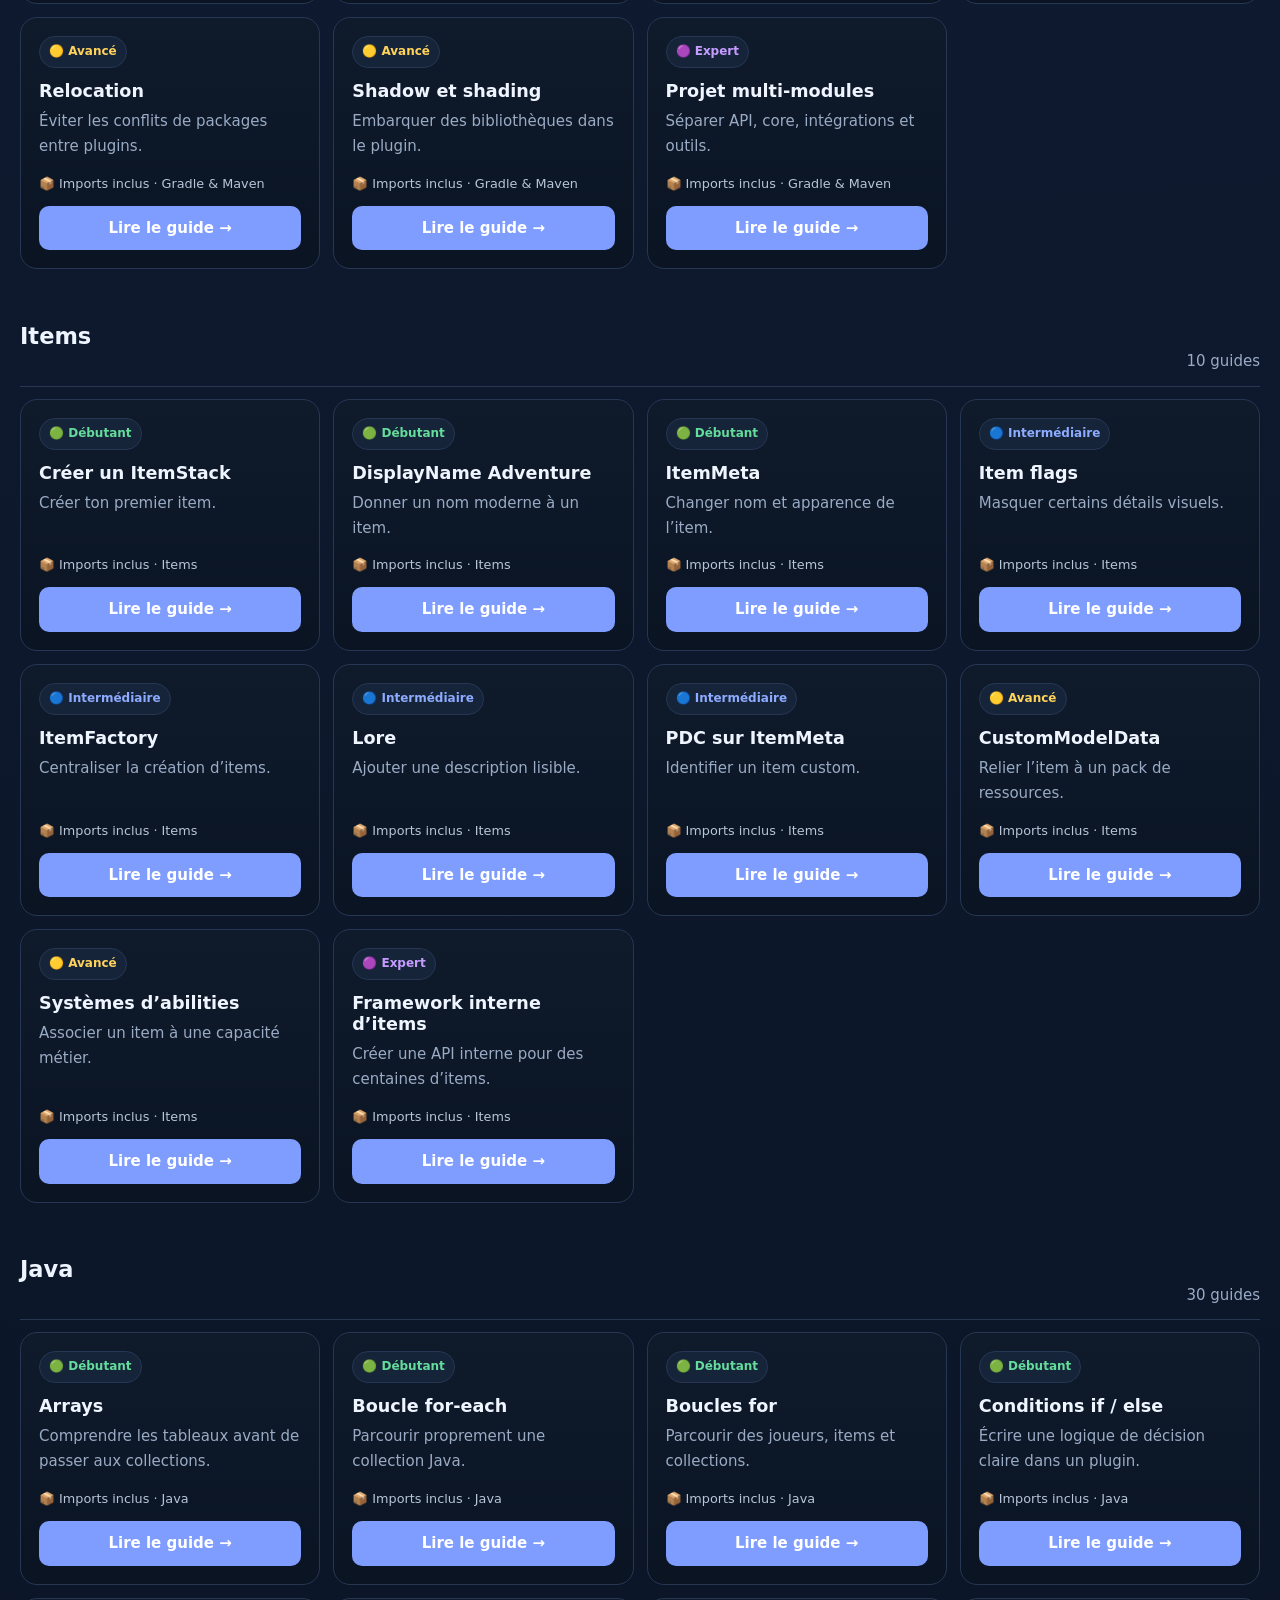
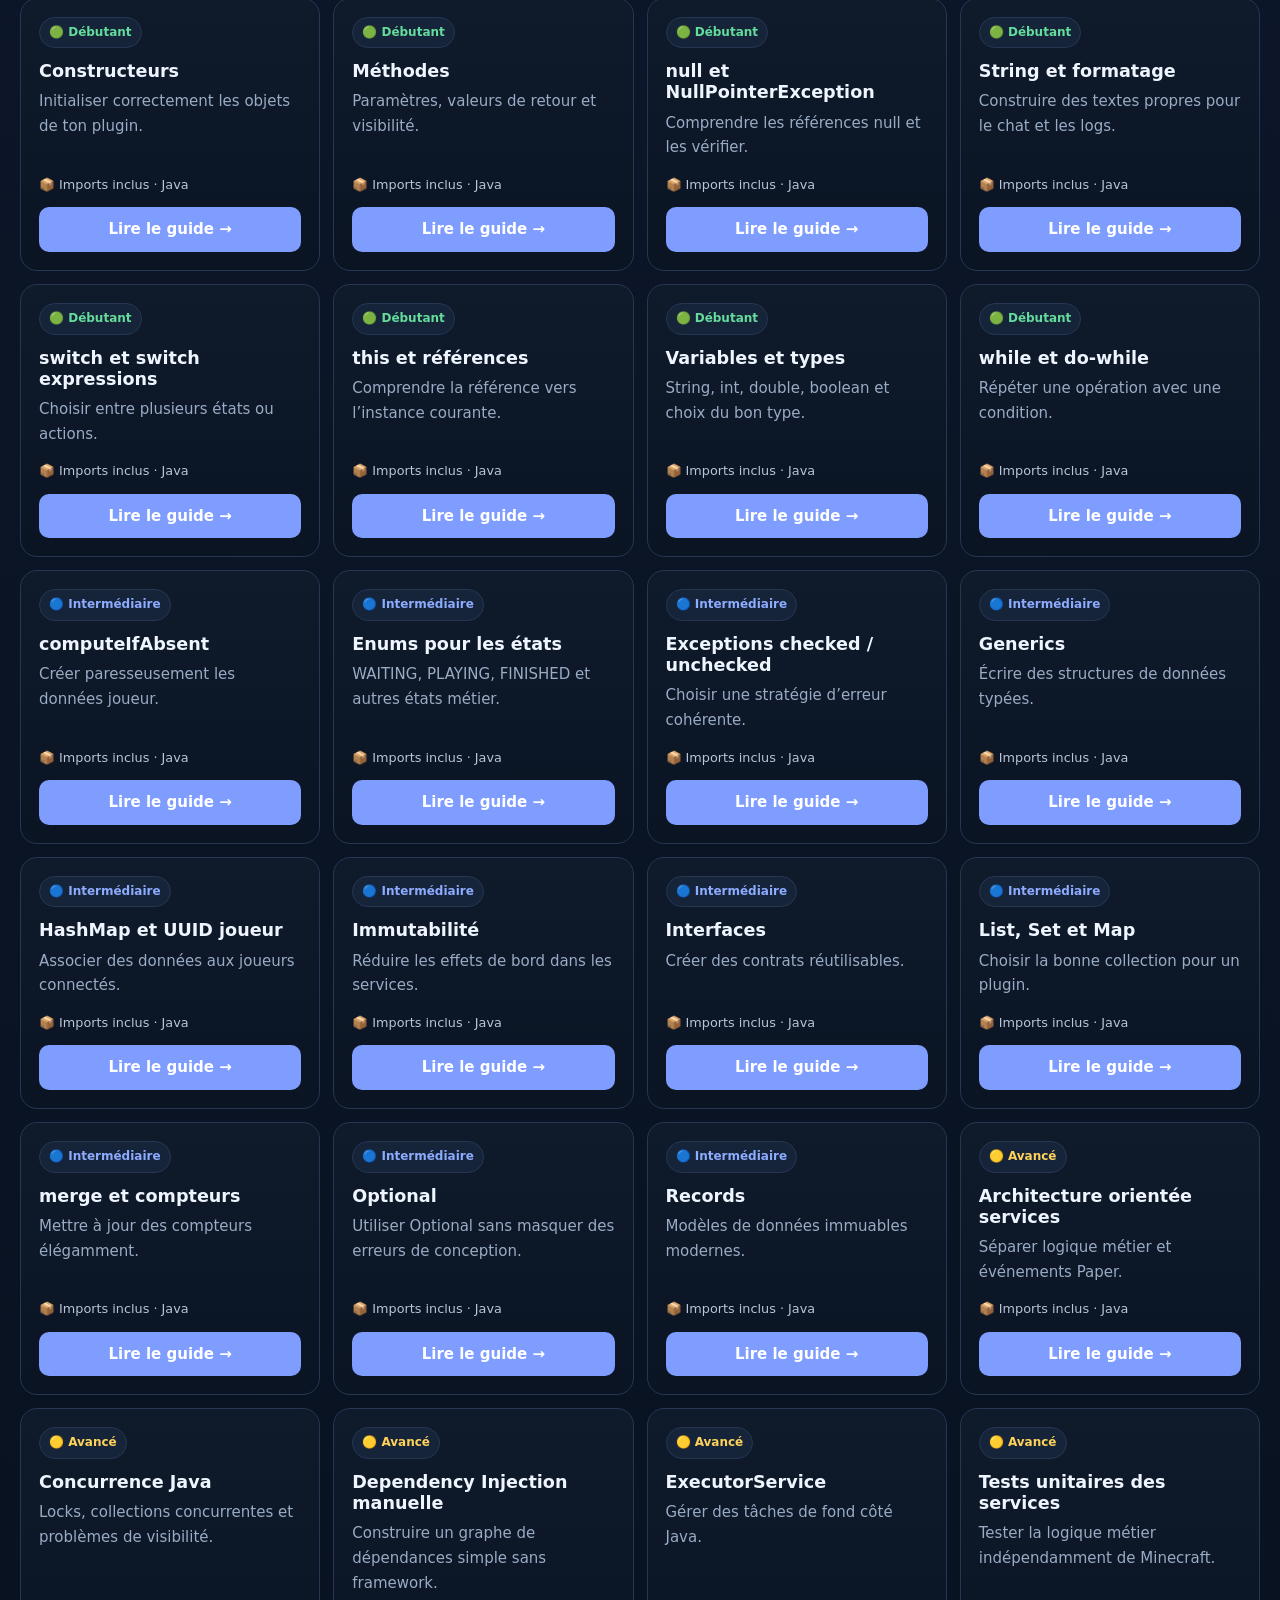
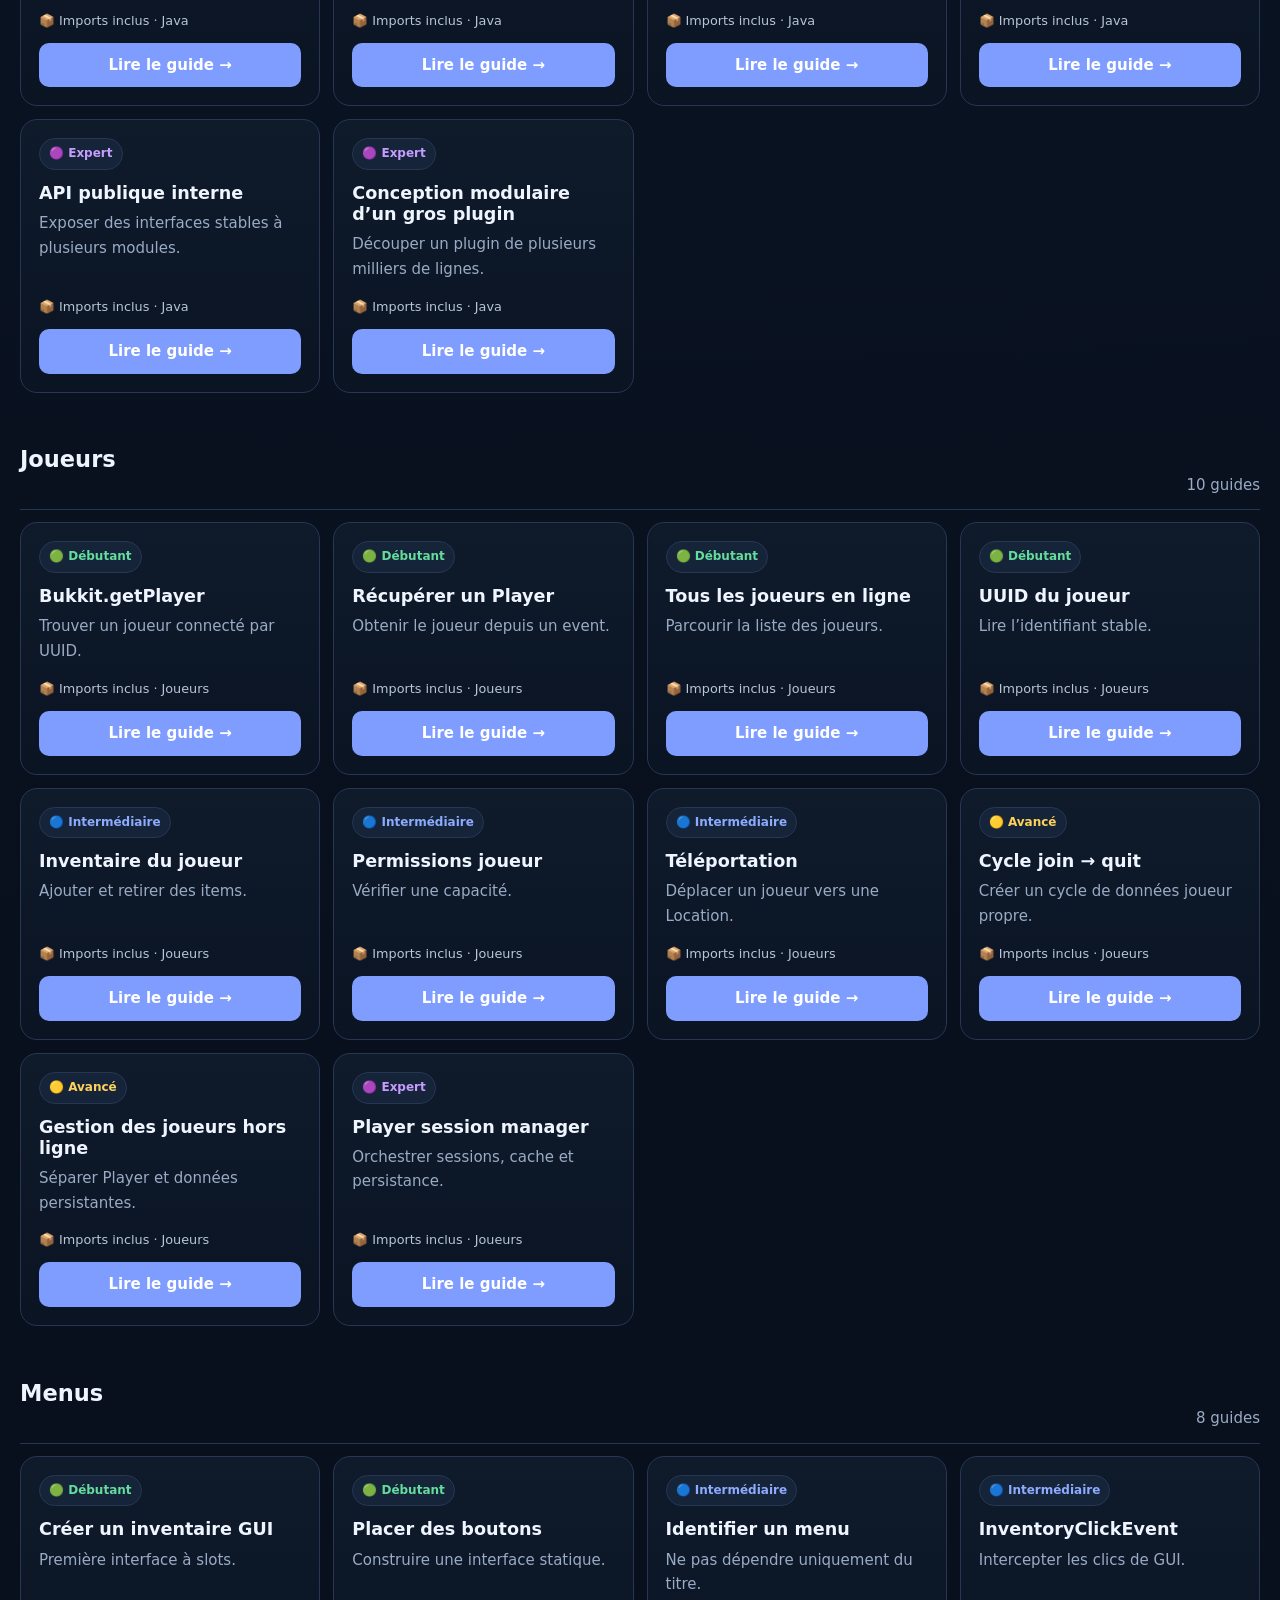
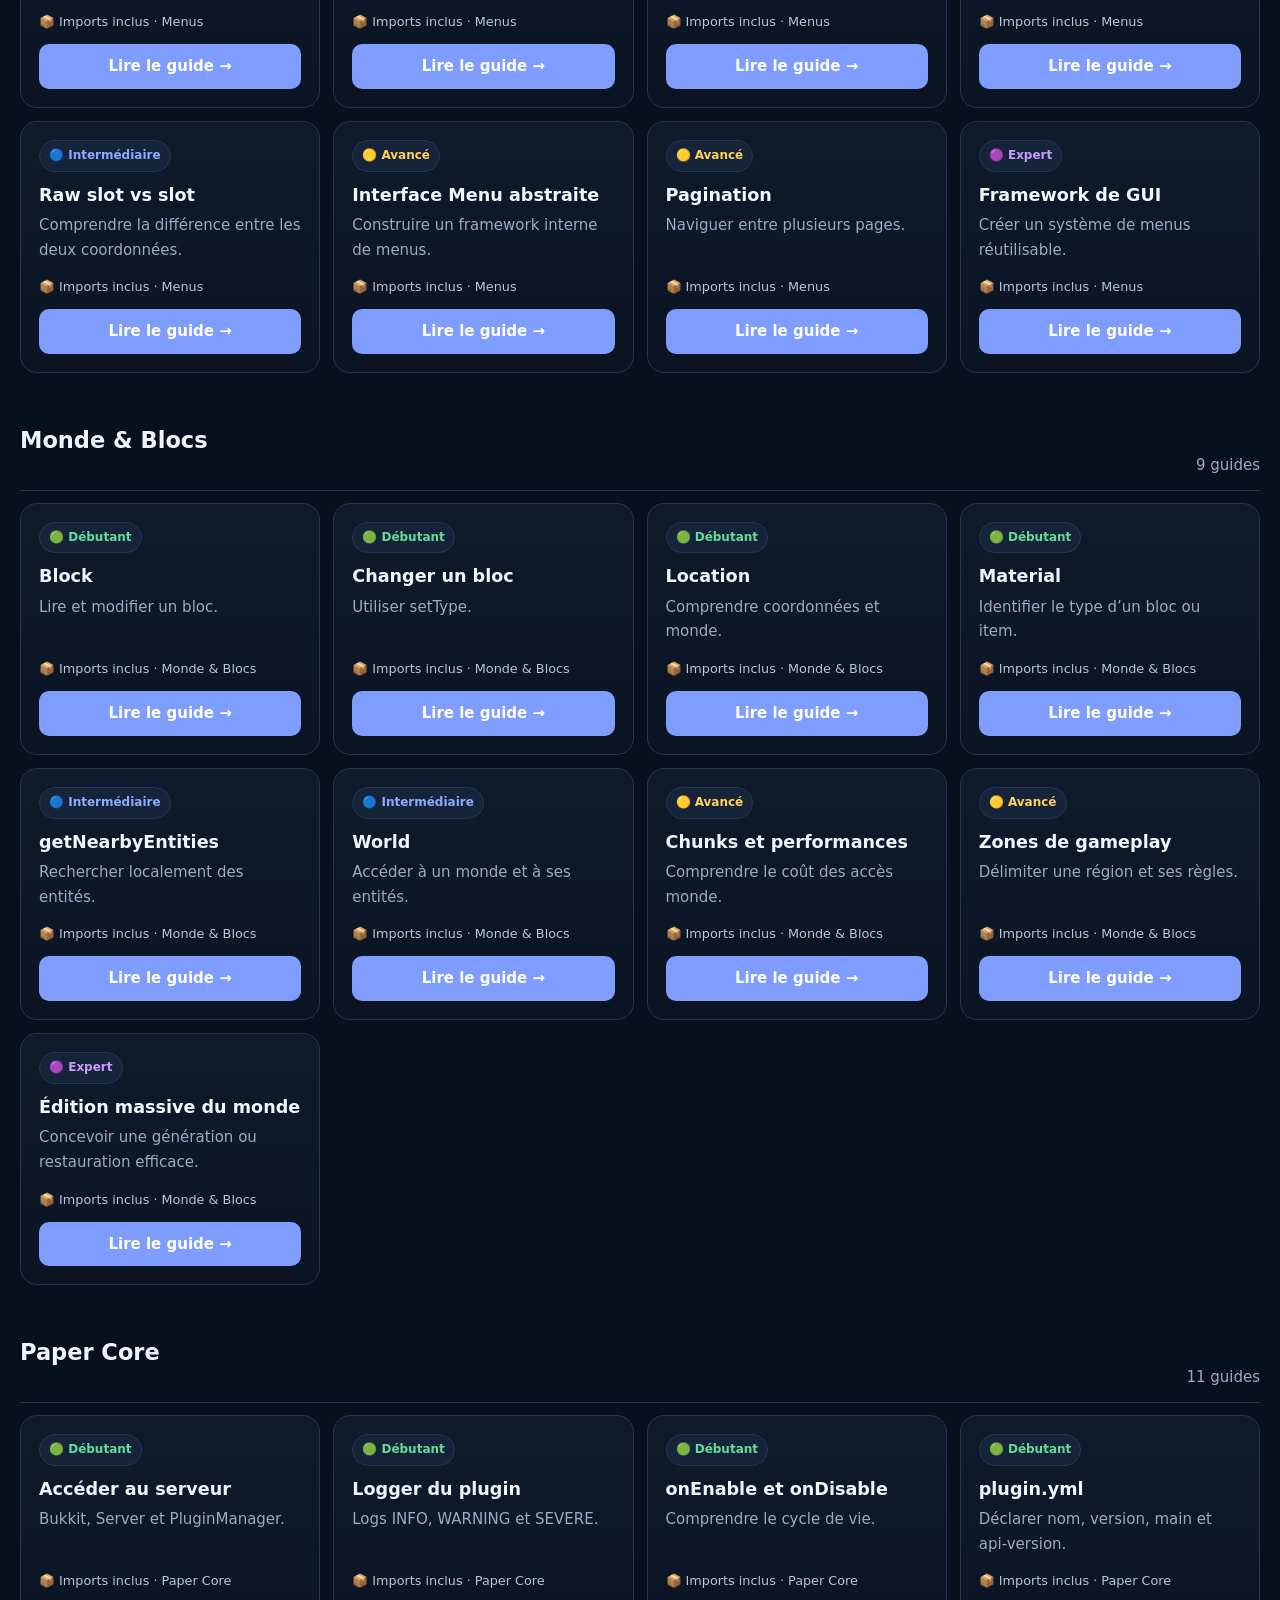
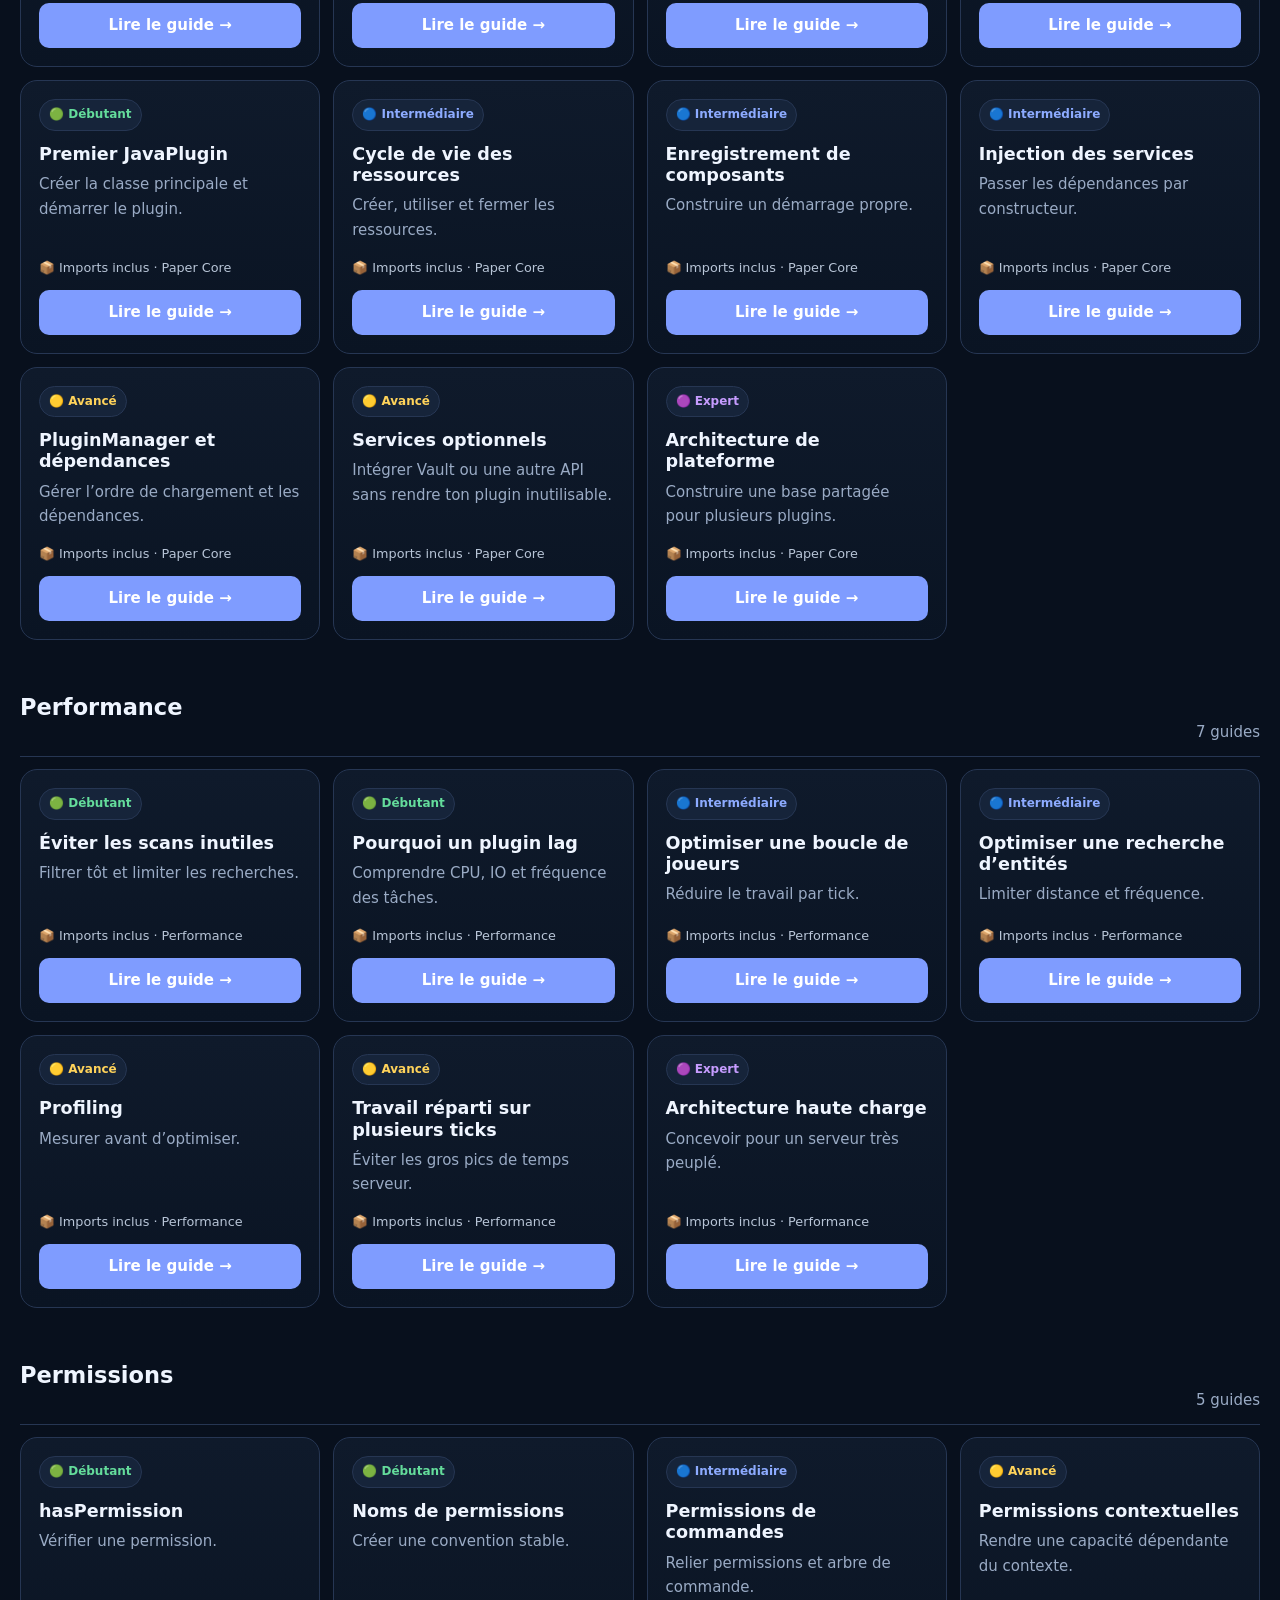
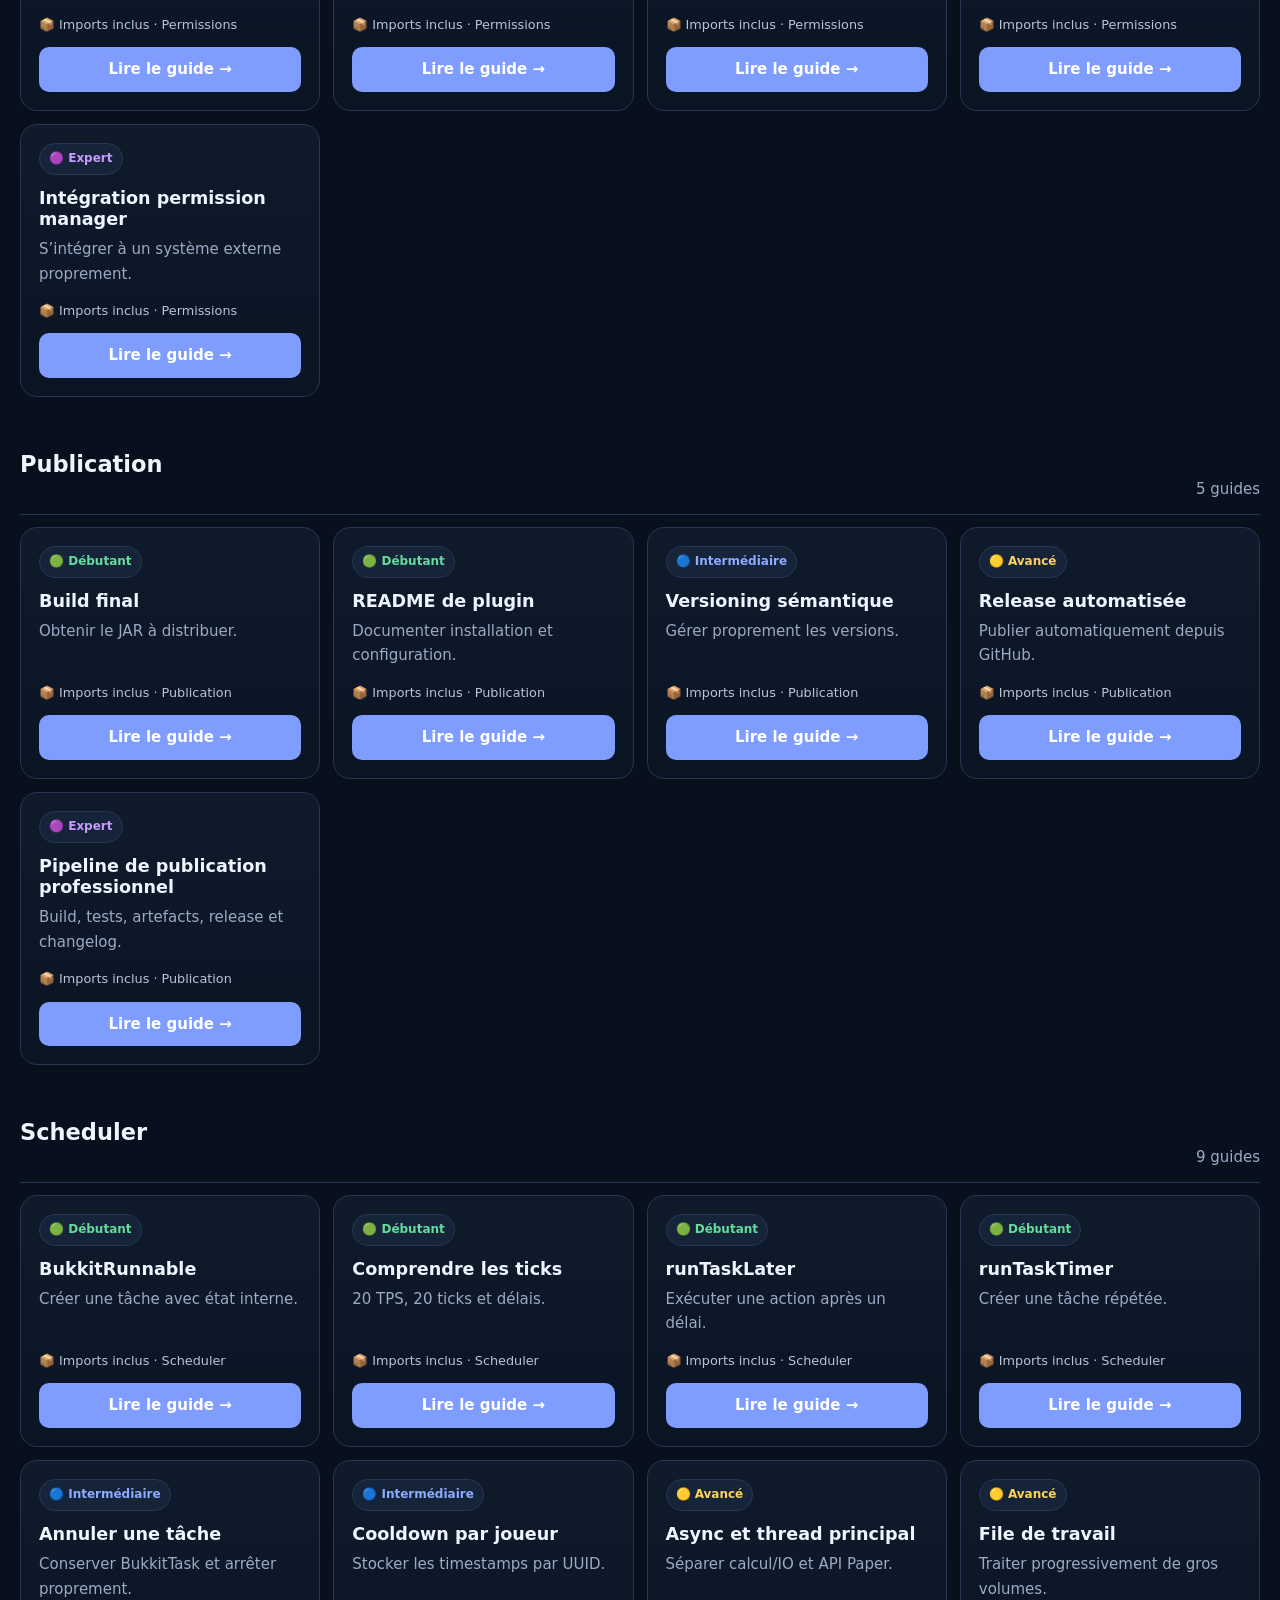
==== commit 2e09971c: "refactor: simplify guide page navigation" ====
--- a/guides-library.html
+++ b/guides-library.html
@@ -1,34 +1,37 @@
 <!doctype html>
 <html lang="fr">
 <head>
-<meta charset="utf-8"><meta name="viewport" content="width=device-width,initial-scale=1">
-<title>Bibliothèque — PaperDev Academy</title>
+<meta charset="utf-8">
+<meta name="viewport" content="width=device-width,initial-scale=1">
+<meta name="description" content="Bibliothèque de guides PaperDev Academy pour apprendre à développer des plugins Minecraft Paper en Java.">
+<title>Guides — PaperDev Academy</title>
 <style>
-:root{--bg:#08101d;--panel:#0f1a2b;--panel2:#16243a;--text:#eff5ff;--muted:#9aabc5;--border:#263653;--accent:#7f9cff;--green:#64dc9b;--blue:#8dabff;--yellow:#ffd35a;--purple:#c69cff}*{box-sizing:border-box}body{margin:0;background:radial-gradient(circle at top,#17284a,#08101d 52%);color:var(--text);font:15px/1.6 system-ui,sans-serif}a{text-decoration:none;color:inherit}button,input,select{font:inherit}.top{position:sticky;top:0;z-index:5;background:#08101de8;backdrop-filter:blur(12px);border-bottom:1px solid var(--border);padding:14px 5vw;display:flex;justify-content:space-between;gap:16px}.nav{display:flex;gap:8px}.nav a{border:1px solid var(--border);padding:8px 12px;border-radius:10px;background:var(--panel)}main{max-width:1300px;margin:auto;padding:40px 20px 80px}.hero{display:grid;grid-template-columns:1fr auto;gap:25px;align-items:end}.hero h1{font-size:clamp(2.3rem,5vw,4.5rem);line-height:1;margin:10px 0}.muted{color:var(--muted)}.stats{display:grid;grid-template-columns:repeat(2,130px);gap:10px}.stat{background:var(--panel);border:1px solid var(--border);border-radius:15px;padding:14px}.stat b{display:block;font-size:1.6rem}.toolbar{display:grid;grid-template-columns:1.7fr .8fr .8fr;gap:10px;margin:30px 0 15px}.field{width:100%;padding:12px 14px;border-radius:12px;border:1px solid var(--border);background:var(--panel);color:var(--text)}.levels{display:flex;gap:9px;flex-wrap:wrap;margin:10px 0 25px}.chip{border:1px solid var(--border);border-radius:99px;padding:7px 11px;background:var(--panel)}.chip.green{color:var(--green)}.chip.blue{color:var(--blue)}.chip.yellow{color:var(--yellow)}.chip.purple{color:var(--purple)}.category{margin:30px 0}.cat-head{display:flex;justify-content:space-between;gap:15px;align-items:end;border-bottom:1px solid var(--border);padding-bottom:12px;margin-bottom:12px}.guides{display:grid;grid-template-columns:repeat(auto-fill,minmax(285px,1fr));gap:13px}.guide{background:linear-gradient(180deg,#0f1a2b,#0a1423);border:1px solid var(--border);border-radius:17px;padding:18px;min-height:210px;display:flex;flex-direction:column}.badge{font-size:.75rem;font-weight:800;width:max-content;padding:5px 9px;border:1px solid var(--border);border-radius:999px;background:var(--panel2)}.badge.green{color:var(--green)}.badge.blue{color:var(--blue)}.badge.yellow{color:var(--yellow)}.badge.purple{color:var(--purple)}.guide h3{font-size:1.1rem;line-height:1.2;margin:13px 0 7px}.guide p{color:var(--muted);margin:0}.meta{margin-top:auto;padding-top:14px;color:#b8c5d7;font-size:.8rem}.read{margin-top:12px;padding:10px;border:0;border-radius:10px;background:var(--accent);color:#fff;font-weight:800;cursor:pointer}.reader{position:fixed;inset:0;background:var(--bg);z-index:20;overflow:auto;padding:25px 20px 80px}.reader-inner{max-width:1000px;margin:auto}.close{border:1px solid var(--border);background:var(--panel);color:var(--text);padding:9px 12px;border-radius:10px}.article{margin-top:22px;background:var(--panel);border:1px solid var(--border);border-radius:20px;padding:28px}.article pre{background:#070d17;border:1px solid var(--border);padding:16px;border-radius:12px;overflow:auto}.imports{background:#0b1524;border:1px solid #314565;border-left:4px solid var(--accent);border-radius:12px;padding:15px}.imports code{display:block;font:13px/1.7 ui-monospace,Consolas,monospace}.notice{background:var(--panel2);padding:13px 15px;border-radius:12px;margin:15px 0}.empty{display:none;text-align:center;padding:30px;border:1px dashed var(--border);border-radius:16px;color:var(--muted)}.empty.show{display:block}@media(max-width:850px){.hero{grid-template-columns:1fr}.toolbar{grid-template-columns:1fr}.top{flex-direction:column}.nav{width:100%}.nav a{flex:1;text-align:center}}
+:root{--bg:#08101d;--panel:#0f1a2b;--panel2:#16243a;--text:#eff5ff;--muted:#9aabc5;--border:#263653;--accent:#7f9cff;--green:#64dc9b;--blue:#8dabff;--yellow:#ffd35a;--purple:#c69cff;--shadow:0 22px 70px rgba(0,0,0,.24)}
+*{box-sizing:border-box}body{margin:0;background:radial-gradient(circle at top,#17284a,#08101d 52%);color:var(--text);font:15px/1.65 system-ui,sans-serif}a{text-decoration:none;color:inherit}button,input,select{font:inherit}button{cursor:pointer}.top{position:sticky;top:0;z-index:10;background:#08101dea;backdrop-filter:blur(14px);border-bottom:1px solid var(--border);padding:14px 5vw;display:flex;align-items:center;justify-content:space-between;gap:16px}.brand{font-weight:900}.back{border:1px solid var(--border);background:var(--panel);color:var(--text);padding:9px 13px;border-radius:10px}.back:hover{border-color:var(--accent)}main{max-width:1300px;margin:auto;padding:40px 20px 90px}.hero{display:grid;grid-template-columns:1fr auto;gap:25px;align-items:end}.hero h1{font-size:clamp(2.4rem,5vw,4.7rem);line-height:1;margin:10px 0 13px}.muted{color:var(--muted)}.stats{display:grid;grid-template-columns:repeat(2,130px);gap:10px}.stat{background:var(--panel);border:1px solid var(--border);border-radius:15px;padding:14px}.stat b{display:block;font-size:1.6rem}.toolbar{display:grid;grid-template-columns:1.7fr .8fr .8fr;gap:10px;margin:30px 0 15px}.field{width:100%;padding:12px 14px;border-radius:12px;border:1px solid var(--border);background:var(--panel);color:var(--text);outline:none}.field:focus{border-color:var(--accent)}.levels{display:flex;gap:9px;flex-wrap:wrap;margin:10px 0 25px}.chip{border:1px solid var(--border);border-radius:99px;padding:7px 11px;background:var(--panel)}.chip.green{color:var(--green)}.chip.blue{color:var(--blue)}.chip.yellow{color:var(--yellow)}.chip.purple{color:var(--purple)}.category{margin:30px 0}.cat-head{display:flex;justify-content:space-between;gap:15px;align-items:end;border-bottom:1px solid var(--border);padding-bottom:12px;margin-bottom:12px}.guides{display:grid;grid-template-columns:repeat(auto-fill,minmax(285px,1fr));gap:13px}.guide{background:linear-gradient(180deg,#0f1a2b,#0a1423);border:1px solid var(--border);border-radius:17px;padding:18px;min-height:210px;display:flex;flex-direction:column;transition:.18s}.guide:hover{transform:translateY(-2px);border-color:#49618e}.badge{font-size:.75rem;font-weight:800;width:max-content;padding:5px 9px;border:1px solid var(--border);border-radius:999px;background:var(--panel2)}.badge.green{color:var(--green)}.badge.blue{color:var(--blue)}.badge.yellow{color:var(--yellow)}.badge.purple{color:var(--purple)}.guide h3{font-size:1.1rem;line-height:1.2;margin:13px 0 7px}.guide p{color:var(--muted);margin:0}.meta{margin-top:auto;padding-top:14px;color:#b8c5d7;font-size:.8rem}.read{margin-top:12px;padding:10px;border:0;border-radius:10px;background:var(--accent);color:#fff;font-weight:800}.empty{display:none;text-align:center;padding:30px;border:1px dashed var(--border);border-radius:16px;color:var(--muted)}.empty.show{display:block}.reader{position:fixed;inset:0;background:var(--bg);z-index:20;overflow:auto;padding:25px 20px 80px}.reader-inner{max-width:1000px;margin:auto}.article{margin-top:22px;background:var(--panel);border:1px solid var(--border);border-radius:20px;padding:28px}.article pre{background:#070d17;border:1px solid var(--border);padding:16px;border-radius:12px;overflow:auto}.imports{background:#0b1524;border:1px solid #314565;border-left:4px solid var(--accent);border-radius:12px;padding:15px}.imports code{display:block;font:13px/1.7 ui-monospace,Consolas,monospace}.notice{background:var(--panel2);padding:13px 15px;border-radius:12px;margin:15px 0}@media(max-width:850px){.hero{grid-template-columns:1fr}.toolbar{grid-template-columns:1fr}.top{padding:12px 18px}.stats{grid-template-columns:repeat(2,1fr)}}
 </style>
 </head>
 <body>
-<header class="top"><a href="index.html"><strong>⛏️ PaperDev Academy</strong></a><nav class="nav"><a href="index.html">Cours</a><a href="guides-library.html">Guides</a></nav></header>
+<header class="top"><a class="brand" href="index.html">⛏️ PaperDev Academy</a><a class="back" href="index.html">← Retour aux cours</a></header>
 <main>
-<section class="hero"><div><div style="color:var(--accent);font-size:.76rem;font-weight:900;letter-spacing:.15em">RÉFÉRENCE PAPER</div><h1>La bibliothèque complète.</h1><p class="muted">Des centaines de guides, du tout premier <code>JavaPlugin</code> jusqu’aux architectures expertes. Chaque guide technique indique explicitement les imports utiles.</p></div><div class="stats"><div class="stat"><b id="count">0</b><span class="muted">guides</span></div><div class="stat"><b id="cats">0</b><span class="muted">catégories</span></div></div></section>
-<div class="toolbar"><input id="search" class="field" placeholder="Rechercher une API, un concept, un guide…"><select id="level" class="field"><option value="all">Tous les niveaux</option><option value="beginner">🟢 Débutant</option><option value="intermediate">🔵 Intermédiaire</option><option value="advanced">🟡 Avancé</option><option value="expert">🟣 Expert</option></select><select id="sort" class="field"><option value="level">Ordre d’apprentissage</option><option value="az">A → Z</option><option value="za">Z → A</option></select></div>
+<section class="hero"><div><div style="color:var(--accent);font-size:.76rem;font-weight:900;letter-spacing:.15em">RÉFÉRENCE PAPER</div><h1>La bibliothèque complète.</h1><p class="muted">Des centaines de guides, du premier <code>JavaPlugin</code> jusqu’aux architectures expertes. Chaque guide technique indique explicitement les imports utiles.</p></div><div class="stats"><div class="stat"><b id="count">0</b><span class="muted">guides</span></div><div class="stat"><b id="cats">0</b><span class="muted">catégories</span></div></div></section>
+<div class="toolbar"><input id="search" class="field" placeholder="Rechercher une API, un concept, un guide…" aria-label="Rechercher"><select id="level" class="field" aria-label="Niveau"><option value="all">Tous les niveaux</option><option value="beginner">🟢 Débutant</option><option value="intermediate">🔵 Intermédiaire</option><option value="advanced">🟡 Avancé</option><option value="expert">🟣 Expert</option></select><select id="sort" class="field" aria-label="Trier"><option value="level">Ordre d’apprentissage</option><option value="az">A → Z</option><option value="za">Z → A</option></select></div>
 <div class="levels"><span class="chip green">🟢 Débutant</span><span class="chip blue">🔵 Intermédiaire</span><span class="chip yellow">🟡 Avancé</span><span class="chip purple">🟣 Expert</span></div>
 <div id="app"></div><div id="empty" class="empty">Aucun guide trouvé.</div>
 </main>
-<section id="reader" class="reader" hidden><div class="reader-inner"><button id="close" class="close">← Retour aux guides</button><article id="article" class="article"></article></div></section>
+<section id="reader" class="reader" hidden><div class="reader-inner"><button id="close" class="back">← Retour aux guides</button><article id="article" class="article"></article></div></section>
 <script src="guides-library.js"></script>
 <script>
 const LEVELS={beginner:['Débutant','green','🟢'],intermediate:['Intermédiaire','blue','🔵'],advanced:['Avancé','yellow','🟡'],expert:['Expert','purple','🟣']};
 const levelRank={beginner:0,intermediate:1,advanced:2,expert:3};
-const details={};
 function escape(s){return String(s).replace(/[&<>\"']/g,c=>({'&':'&amp;','<':'&lt;','>':'&gt;','\"':'&quot;',"'":'&#039;'}[c]))}
 function searchMatch(g,q){return !q||`${g.category} ${g.title} ${g.description} ${(g.imports||[]).join(' ')}`.toLowerCase().includes(q.toLowerCase())}
-function makeDetails(g){let related=g.category;let imports=(g.imports&&g.imports.length?g.imports:defaultImports(g.category));return `<div class="badge ${LEVELS[g.level][1]}">${LEVELS[g.level][2]} ${LEVELS[g.level][0]}</div><h1>${escape(g.title)}</h1><p class="muted">${escape(g.description)}</p><h2>1. Comprendre</h2><p>Ce guide t’aide à intégrer ce concept dans un plugin Minecraft Paper. Commence par identifier le rôle de l’API, puis crée un petit exemple isolé. Ne mélange pas encore la logique métier, la persistence et l’interface : une notion à la fois rend les problèmes beaucoup plus faciles à diagnostiquer.</p><h2>2. Imports utiles</h2><div class="imports">${imports.map(i=>`<code>${escape(i)}</code>`).join('')}</div><h2>3. Exemple de départ</h2><pre><code>${escape(exampleFor(g))}</code></pre><div class="notice"><strong>Conseil :</strong> les classes comme <code>CoinService</code>, <code>PlayerData</code>, <code>MyPlugin</code> ou <code>Menu</code> sont des classes personnalisées de ton plugin : elles doivent être créées par toi.</div><h2>4. Erreurs fréquentes</h2><ul><li>Copier un exemple sans vérifier la version Paper ciblée.</li><li>Oublier un import ou utiliser une classe issue d’un ancien tutoriel.</li><li>Mettre toute la logique dans la classe principale.</li></ul>`}
 function defaultImports(cat){const map={'Java':['java.util.Map','java.util.HashMap','java.util.UUID'],'Gradle & Maven':[],'Paper Core':['org.bukkit.plugin.java.JavaPlugin'],'Events':['org.bukkit.event.EventHandler','org.bukkit.event.Listener'],'Scheduler':['org.bukkit.Bukkit'],'Données':['org.bukkit.NamespacedKey','org.bukkit.persistence.PersistentDataType'],'Configuration':['org.bukkit.configuration.file.FileConfiguration'],'Items':['org.bukkit.Material','org.bukkit.inventory.ItemStack','org.bukkit.inventory.meta.ItemMeta'],'Adventure & UI':['net.kyori.adventure.text.Component'],'Joueurs':['org.bukkit.entity.Player'],'Monde & Blocs':['org.bukkit.Location','org.bukkit.Material','org.bukkit.block.Block'],'Entités':['org.bukkit.entity.Entity'],'Menus':['org.bukkit.Bukkit','org.bukkit.inventory.Inventory'],'Sons':['org.bukkit.Sound'],'Teams & Scoreboard':['org.bukkit.scoreboard.Scoreboard','org.bukkit.scoreboard.Team'],'Brigadier':['com.mojang.brigadier.builder.LiteralArgumentBuilder'],'Permissions':['org.bukkit.entity.Player'],'Performance':[],'NMS':[],'Tests':[],'Réseau & proxy':[],'Sécurité':[],'Publication':[],'Architecture':[]};return (map[cat]||[]).map(x=>'import '+x+';')}
-function exampleFor(g){let c=g.category;if(c==='Events')return '@EventHandler\npublic void onJoin(PlayerJoinEvent event) {\n    Player player = event.getPlayer();\n    player.sendMessage(Component.text("Bienvenue !"));\n}';if(c==='Scheduler')return 'Bukkit.getScheduler().runTaskTimer(plugin, () -> {\n    // tâche périodique\n}, 0L, 20L);';if(c==='Données')return 'NamespacedKey key = new NamespacedKey(plugin, "id");\nmeta.getPersistentDataContainer().set(\n    key, PersistentDataType.STRING, "magic_sword"\n);';if(c==='Items')return 'ItemStack item = new ItemStack(Material.DIAMOND_SWORD);\nItemMeta meta = item.getItemMeta();\nmeta.displayName(Component.text("Épée"));\nitem.setItemMeta(meta);';if(c==='Brigadier')return 'LiteralArgumentBuilder<CommandSourceStack> root =\n    LiteralArgumentBuilder.literal("plugin");';if(c==='Adventure & UI')return 'player.sendMessage(Component.text("Bienvenue !"));';if(c==='Paper Core')return 'public final class MyPlugin extends JavaPlugin {\n    @Override\n    public void onEnable() {\n        getLogger().info("Activé !");\n    }\n}';return '// Exemple à construire pendant le guide\n';}
-function render(){let q=document.getElementById('search').value.trim(),lf=document.getElementById('level').value,sort=document.getElementById('sort').value;let arr=GUIDE_LIBRARY.filter(g=>(lf==='all'||g.level===lf)&&searchMatch(g,q));if(sort==='az')arr.sort((a,b)=>a.title.localeCompare(b.title,'fr'));else if(sort==='za')arr.sort((a,b)=>b.title.localeCompare(a.title,'fr'));else arr.sort((a,b)=>levelRank[a.level]-levelRank[b.level]||a.category.localeCompare(b.category,'fr')||a.title.localeCompare(b.title,'fr'));let groups=[...new Set(arr.map(g=>g.category))];let html='';for(let cat of groups){let items=arr.filter(g=>g.category===cat);html+=`<section class="category"><div class="cat-head"><div><h2>${escape(cat)}</h2></div><span class="muted">${items.length} guide${items.length>1?'s':''}</span></div><div class="guides">${items.map((g,i)=>`<article class="guide"><span class="badge ${LEVELS[g.level][1]}">${LEVELS[g.level][2]} ${LEVELS[g.level][0]}</span><h3>${escape(g.title)}</h3><p>${escape(g.description)}</p><div class="meta">📦 Imports inclus · ${escape(g.category)}</div><button class="read" data-i="${GUIDE_LIBRARY.indexOf(g)}">Lire le guide →</button></article>`).join('')}</div></section>`}document.getElementById('app').innerHTML=html;document.getElementById('empty').classList.toggle('show',!arr.length);document.querySelectorAll('[data-i]').forEach(b=>b.onclick=()=>open(Number(b.dataset.i)));}
-function open(i){let g=GUIDE_LIBRARY[i];document.getElementById('article').innerHTML=makeDetails(g);document.getElementById('reader').hidden=false;document.body.style.overflow='hidden';}
-function close(){document.getElementById('reader').hidden=true;document.body.style.overflow='';}
-['search','level','sort'].forEach(id=>document.getElementById(id).addEventListener('input',render));document.getElementById('close').onclick=close;document.getElementById('count').textContent=GUIDE_LIBRARY.length;document.getElementById('cats').textContent=new Set(GUIDE_LIBRARY.map(g=>g.category)).size;render();
+function exampleFor(g){const c=g.category;if(c==='Events')return '@EventHandler\npublic void onJoin(PlayerJoinEvent event) {\n    Player player = event.getPlayer();\n    player.sendMessage(Component.text("Bienvenue !"));\n}';if(c==='Scheduler')return 'Bukkit.getScheduler().runTaskTimer(plugin, () -> {\n    // tâche périodique\n}, 0L, 20L);';if(c==='Données')return 'NamespacedKey key = new NamespacedKey(plugin, "id");\nmeta.getPersistentDataContainer().set(key, PersistentDataType.STRING, "magic_sword");';if(c==='Items')return 'ItemStack item = new ItemStack(Material.DIAMOND_SWORD);\nItemMeta meta = item.getItemMeta();\nmeta.displayName(Component.text("Épée"));\nitem.setItemMeta(meta);';if(c==='Brigadier')return 'LiteralArgumentBuilder<CommandSourceStack> root = LiteralArgumentBuilder.literal("plugin");';if(c==='Adventure & UI')return 'player.sendMessage(Component.text("Bienvenue !"));';if(c==='Paper Core')return 'public final class MyPlugin extends JavaPlugin {\n    @Override\n    public void onEnable() {\n        getLogger().info("Activé !");\n    }\n}';return '// Exemple à construire pendant le guide\n'}
+function makeDetails(g){const imports=g.imports&&g.imports.length?g.imports:defaultImports(g.category);return `<div class="badge ${LEVELS[g.level][1]}">${LEVELS[g.level][2]} ${LEVELS[g.level][0]}</div><h1>${escape(g.title)}</h1><p class="muted">${escape(g.description)}</p><h2>1. Comprendre</h2><p>Ce guide t’aide à intégrer ce concept dans un plugin Minecraft Paper. Commence par identifier le rôle de l’API, puis expérimente avec un exemple minimal avant de le relier à ton architecture de plugin.</p><h2>2. Imports utiles</h2><div class="imports">${imports.map(i=>`<code>${escape(i)}</code>`).join('')}</div><h2>3. Exemple</h2><pre><code>${escape(exampleFor(g))}</code></pre><div class="notice"><strong>À retenir :</strong> <code>MyPlugin</code>, <code>CoinService</code>, <code>PlayerData</code> ou <code>Menu</code> sont des classes personnalisées : elles doivent être créées dans ton projet.</div><h2>4. Pièges fréquents</h2><ul><li>Vérifier la version Paper ciblée avant de copier un exemple.</li><li>Contrôler les imports exacts dans ton IDE.</li><li>Éviter de placer toute la logique dans JavaPlugin.</li></ul>`}
+function render(){const q=document.getElementById('search').value.trim(),lf=document.getElementById('level').value,sort=document.getElementById('sort').value;const arr=GUIDE_LIBRARY.filter(g=>(lf==='all'||g.level===lf)&&searchMatch(g,q));if(sort==='az')arr.sort((a,b)=>a.title.localeCompare(b.title,'fr'));else if(sort==='za')arr.sort((a,b)=>b.title.localeCompare(a.title,'fr'));else arr.sort((a,b)=>levelRank[a.level]-levelRank[b.level]||a.category.localeCompare(b.category,'fr')||a.title.localeCompare(b.title,'fr'));let html='';for(const cat of [...new Set(arr.map(g=>g.category))]){const items=arr.filter(g=>g.category===cat);html+=`<section class="category"><div class="cat-head"><div><h2>${escape(cat)}</h2></div><span class="muted">${items.length} guide${items.length>1?'s':''}</span></div><div class="guides">${items.map((g,i)=>`<article class="guide"><span class="badge ${LEVELS[g.level][1]}">${LEVELS[g.level][2]} ${LEVELS[g.level][0]}</span><h3>${escape(g.title)}</h3><p>${escape(g.description)}</p><div class="meta">📦 Imports inclus · ${escape(g.category)}</div><button class="read" data-i="${GUIDE_LIBRARY.indexOf(g)}">Lire le guide →</button></article>`).join('')}</div></section>`}document.getElementById('app').innerHTML=html;document.getElementById('empty').classList.toggle('show',!arr.length);document.querySelectorAll('[data-i]').forEach(b=>b.onclick=()=>openGuide(Number(b.dataset.i)));}
+function openGuide(i){const g=GUIDE_LIBRARY[i];document.getElementById('article').innerHTML=makeDetails(g);document.getElementById('reader').hidden=false;document.body.style.overflow='hidden';}
+function closeReader(){document.getElementById('reader').hidden=true;document.body.style.overflow='';}
+['search','level','sort'].forEach(id=>document.getElementById(id).addEventListener('input',render));document.getElementById('close').onclick=closeReader;document.getElementById('count').textContent=GUIDE_LIBRARY.length;document.getElementById('cats').textContent=new Set(GUIDE_LIBRARY.map(g=>g.category)).size;render();
 </script>
-</body></html>+</body>
+</html>
